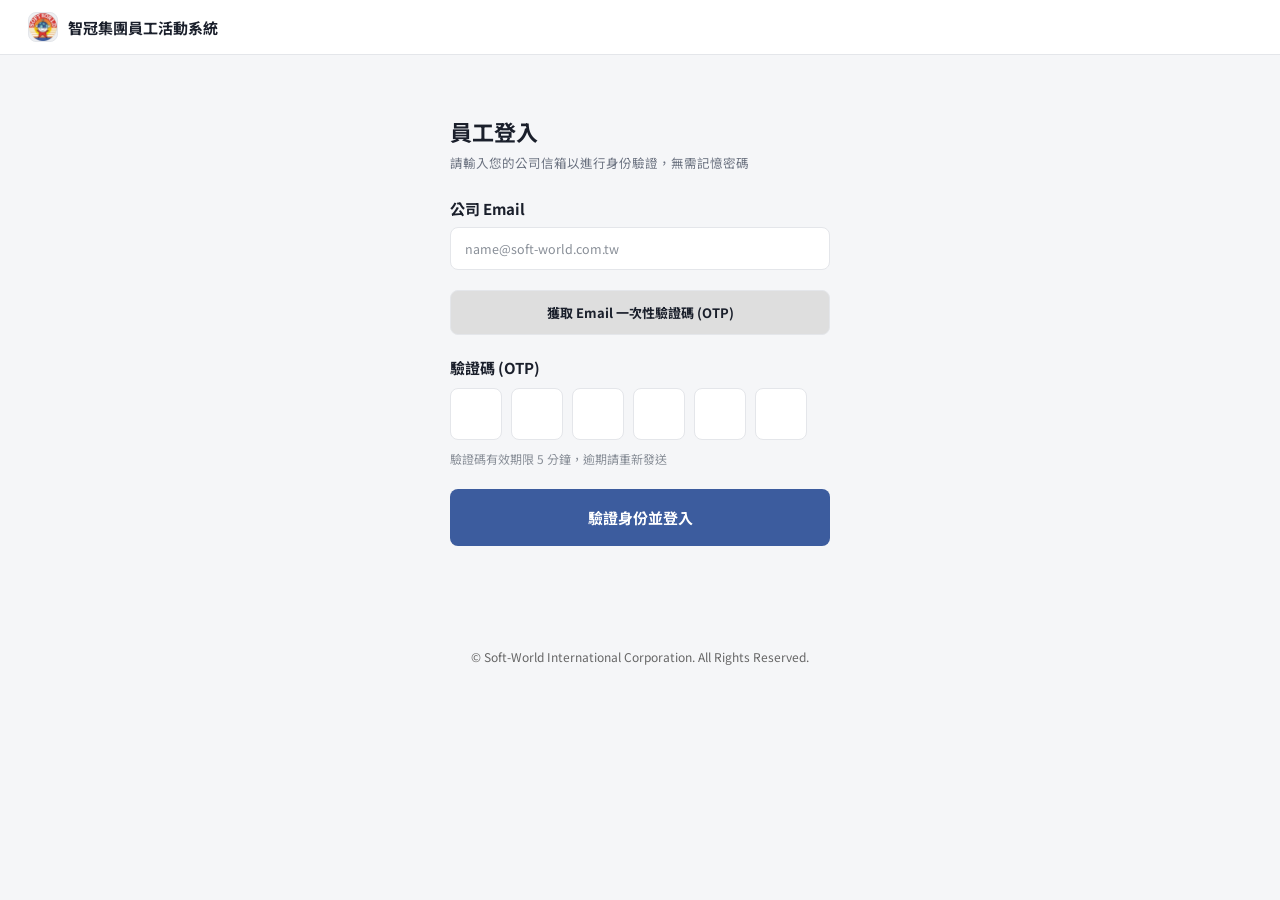
==== index.html @ 360b3103 "1008第一次檔案上傳" ====
<!DOCTYPE html>
<html lang="zh-Hant">
<head>
<meta charset="UTF-8" />
<meta name="viewport" content="width=device-width, initial-scale=1, viewport-fit=cover" />
<title>智冠集團員工活動登記系統</title>
<link rel="preconnect" href="https://fonts.googleapis.com">
<link rel="preconnect" href="https://fonts.gstatic.com" crossorigin>
<link href="https://fonts.googleapis.com/css2?family=Noto+Sans+TC:wght@400;500;700;900&display=swap" rel="stylesheet">
	
<link rel="stylesheet" href="css/L.css">
<link rel="stylesheet" href="css/LM.css" media="only screen and (min-width:1280px) and (max-width:1680px)">
<!-- jquery引入檔 -->
<script src="js/jquery-3.7.1.min.js"></script>

</head>
<body>
<header class="fe-header">
    <div class="left">
      <a href="#" data-page="list" class="fe-logo"><span class="mark"><img src="img/soft-world.webp"></span>智冠集團員工活動系統</a>
    </div>
  </header>

<!--<div id="meta-nav">
  <button id="tab1" data-page="login" class="active">員工登入頁</button>
  <button id="tab2" data-page="list">活動列表頁</button>
  <button id="tab3" data-page="content">活動內容頁</button>
  <button id="tab4" data-page="checkout">訂單資訊頁</button>
  <button id="tab4" data-page="orderlist">我的訂單</button>
  <button id="tab6" data-page="orderdetail">訂單詳情頁</button>
</div>-->

<!-- ============================================================ -->
<!-- 0. 員工登入頁 -->
<!-- ============================================================ -->
<section class="page active" id="page-login">
  <div style="max-width:420px;margin:70px auto;padding:0 20px;">
    <h1>員工登入</h1>
    <p style="font-size:12.5px;color:var(--grey);margin:0 0 26px;">請輸入您的公司信箱以進行身份驗證，無需記憶密碼</p>

    <label style="font-size:15px;font-weight:700;display:block;margin-bottom:8px;">公司 Email</label>
    <input class="form-input" id="login-email" placeholder="name@soft-world.com.tw" oninput="validateEmail()" style="margin-bottom:6px;" />
    <div id="login-email-error" style="display:none;font-size:12px;color:var(--red);margin-bottom:14px;">不支援的 Email 網域，請使用公司信箱。</div>
    <div id="login-email-spacer" style="height:14px;"></div>

    <button class="btn" style="width:100%;background:#dedede;border:1.3px solid var(--border);color:var(--navy-dark);padding:12px;font-size:13px;margin-bottom:22px;" onclick="requestOtp()">獲取 Email 一次性驗證碼 (OTP)</button>

    <label style="font-size:15px;font-weight:700;display:block;margin-bottom:10px;">驗證碼 (OTP)</label>
    <div style="display:flex;gap:9px;margin-bottom:10px;" id="otp-boxes">
      <input class="otp-box" maxlength="1" value="">
      <input class="otp-box" maxlength="1" value="">
      <input class="otp-box" maxlength="1" value="">
      <input class="otp-box" maxlength="1" value="">
      <input class="otp-box" maxlength="1" value="">
      <input class="otp-box" maxlength="1" value="">
    </div>
    <div style="font-size:12px;color:var(--grey-light);margin-bottom:22px;">驗證碼有效期限 5 分鐘，逾期請重新發送</div>

    <button class="btn btn-primary" style="width:100%;background:#3c5c9e;padding:18px;font-size:15px;" onclick="go('list')">驗證身份並登入</button>
  </div>
  <div id="copyright">© Soft-World International Corporation. All Rights Reserved.</div>
</section>

<!-- ============================================================ -->
<!-- 1. 活動列表頁 -->
<!-- ============================================================ -->
<section class="page" id="page-list">
  <header class="fe-header">
    <div class="left">
      <a href="#" data-page="list" class="fe-logo"><span class="mark"><img src="img/soft-world.webp"></span>智冠集團員工活動系統</a>
    </div>
    <div class="right">王小明 (soft-world.com.tw)<span class="sep">|</span><a href="#" data-page="orderlist">我的訂單</a><span class="sep">|</span><a href="#" data-page="login">登出</a></div>
  </header>
  <div class="fe-body">
    <h2 class="section-title">進行中活動</h2>
    <hr class="list-divider" />
    <div class="search-bar" style="margin-bottom:22px;">
      <img src="img/search_icon.svg"><input type="text" class="input-box" style="flex:1;min-width:220px;gap:7px;" placeholder="搜尋活動名稱關鍵字…" >
	</div>
	<div class="act-all">
	  <li class="act-box" id="act01">
		<div id="tag-open">開放登記中</div>
		<div class="photo"><img src="img/act02.jpg"></div>
		<div class="title">2026 中秋大巨蛋球賽領票</div>
		<div class="date"><svg viewBox="0 0 24 24" width="13" height="13" fill="none" stroke="currentColor" stroke-width="2.2" stroke-linecap="round" stroke-linejoin="round" style="flex:none;"><rect x="3" y="5" width="18" height="16" rx="2"/><path d="M16 3v4M8 3v4M3 10h18"/></svg>&nbsp;2026-09-01 09:00:00 到 2026-09-15 18:00:00</div>
		<div class="place"><svg viewBox="0 0 24 24" width="13" height="13" fill="none" stroke="currentColor" stroke-width="2.2" stroke-linecap="round" stroke-linejoin="round" style="flex:none;"><path d="M12 21s7-7.1 7-12a7 7 0 10-14 0c0 4.9 7 12 7 12z"/><circle cx="12" cy="9" r="2.3"/></svg>&nbsp;台北大巨蛋</div>
		<div class="bottom-item">
		  <div class="status">剩餘 <span class="amount">12</span> 張</div>  
		  <div class="btn-check">查看詳情</div>
		</div>
	  </li>
	  <dl class="act-box" id="act02">
		<div id="tag-full">已額滿</div>
		<div class="photo"><img src="img/act01.jpg"></div>
		<div class="title">2026 中華職棒總冠軍戰 主場加油團</div>
		<div class="date"><svg viewBox="0 0 24 24" width="13" height="13" fill="none" stroke="currentColor" stroke-width="2.2" stroke-linecap="round" stroke-linejoin="round" style="flex:none;"><rect x="3" y="5" width="18" height="16" rx="2"/><path d="M16 3v4M8 3v4M3 10h18"/></svg>&nbsp;2026-09-01 09:00:00 到 2026-09-15 18:00:00</div>
		<div class="place"><svg viewBox="0 0 24 24" width="13" height="13" fill="none" stroke="currentColor" stroke-width="2.2" stroke-linecap="round" stroke-linejoin="round" style="flex:none;"><path d="M12 21s7-7.1 7-12a7 7 0 10-14 0c0 4.9 7 12 7 12z"/><circle cx="12" cy="9" r="2.3"/></svg>&nbsp;台中洲際棒球場</div>
		<div class="bottom-item">
		  <div class="status"><span class="amount">配額已無剩餘數量</span></div>  
		  <div class="btn-full">已額滿</div>
		</div>
	  </dl>
		
	  <li class="act-box" id="act03">
		<div id="tag-not-open">尚未開放</div>
		<div class="photo"><img src="img/act03.jpg"></div>
		<div class="title">秋季員工烤肉包場之夜</div>
		<div class="date"><svg viewBox="0 0 24 24" width="13" height="13" fill="none" stroke="currentColor" stroke-width="2.2" stroke-linecap="round" stroke-linejoin="round" style="flex:none;"><rect x="3" y="5" width="18" height="16" rx="2"/><path d="M16 3v4M8 3v4M3 10h18"/></svg>&nbsp;2026-09-01 09:00:00 到 2026-09-15 18:00:00</div>
		<div class="place"><svg viewBox="0 0 24 24" width="13" height="13" fill="none" stroke="currentColor" stroke-width="2.2" stroke-linecap="round" stroke-linejoin="round" style="flex:none;"><path d="M12 21s7-7.1 7-12a7 7 0 10-14 0c0 4.9 7 12 7 12z"/><circle cx="12" cy="9" r="2.3"/></svg>&nbsp;某某某燒肉店</div>
		<div class="bottom-item">
		  <div class="status"><span class="amount">剩餘 <span class="amount">50</span> 張</span></div>  
		  <div class="btn-not-open">尚未開放</div>
		</div>
	  </li>
	  <dl class="act-box" id="act04">
		<div id="tag-open">開放登記中</div>
		<div class="photo"><img src="img/act04.jpg"></div>
		<div class="title">秋季員工電影包場之夜</div>
		<div class="date"><svg viewBox="0 0 24 24" width="13" height="13" fill="none" stroke="currentColor" stroke-width="2.2" stroke-linecap="round" stroke-linejoin="round" style="flex:none;"><rect x="3" y="5" width="18" height="16" rx="2"/><path d="M16 3v4M8 3v4M3 10h18"/></svg>&nbsp;2026-09-01 09:00:00 到 2026-09-15 18:00:00</div>
		<div class="place"><svg viewBox="0 0 24 24" width="13" height="13" fill="none" stroke="currentColor" stroke-width="2.2" stroke-linecap="round" stroke-linejoin="round" style="flex:none;"><path d="M12 21s7-7.1 7-12a7 7 0 10-14 0c0 4.9 7 12 7 12z"/><circle cx="12" cy="9" r="2.3"/></svg>&nbsp;台北大巨蛋</div>
		<div class="bottom-item">
		  <div class="status">剩餘 <span class="amount">12</span> 張</div>  
		  <div class="btn-check">查看詳情</div>
		</div>
	  </dl>
	</div>  
  </div>
  <div id="copyright">© Soft-World International Corporation. All Rights Reserved.</div>
</section>

<!-- ============================================================ -->
<!-- 2. 活動內容頁 -->
<!-- ============================================================ -->
<section class="page" id="page-content">
  <header class="fe-header">
    <div class="left">
      <a href="#" data-page="list" class="fe-logo"><span class="mark"><img src="img/soft-world.webp"></span>智冠集團員工活動系統</a>

    </div>
    <div class="right">王小明 (soft-world.com.tw)<span class="sep">|</span><a href="#" data-page="orderlist">我的訂單</a><span class="sep">|</span><a href="#" data-page="login">登出</a></div>
  </header>
  <div class="fe-body" style="padding-bottom:30px;">
    <div class="ac-grid">
      <div class="poster"><img src="img/act02.jpg"></div>
      <div class="goods">
        <h1 class="ac-title">2026 中秋大巨蛋球賽領票</h1>
        <div class="tag-row">
          <span class="tag" id="act-status-tag">開放登記中</span>
        </div>
        <hr class="ac-divider" />
        <div class="info-row"><span class="label">活動時間</span><span class="value">2026-09-01 09:00:00 到 2026-09-15 18:00:00</span></div>
        <div class="info-row"><span class="label">場館</span><span class="value">台北大巨蛋</span></div>
        <hr class="ac-divider" />
        <div id="ac-notice-banner" style="display:none;background:#b7c5e2;border:1px solid var(--amber-tag);color:var(--blue);border-radius:8px;padding:12px 16px;font-size:12px;font-weight:700;text-align:center;margin-bottom:16px;"></div>
        <div class="field-label">票券選擇</div>
        <div id="ticket-list"></div>

        <hr class="ac-divider" />
        <div class="total-row"><span class="lbl">所選商品總金額</span><span class="amt" id="total-amt">NT$ 0</span></div>
        <button class="checkout-main-btn" onclick="goCheckout()">前往結帳</button>
      </div>
    </div>

    <div class="detail-card">
      <div class="detail-head" style="display:flex;align-items:center;gap:7px;">活動詳情</div>
      <div class="detail-body">
        <div class="detail-text" style="line-height:1.9;margin:0;">
          <p style="margin:0 0 12px;">歡迎參加 2026 年集團中秋節慶祝活動──大巨蛋球賽包場企業日！本次活動由集團包下台北大巨蛋部分內野座位區，邀請全體同仁與眷屬一同進場為主場球隊加油。現場備有中秋應景小禮及冷氣消暑飲品，讓大家度過涼爽熱鬧的中秋夜晚，歡迎攜眷參加！</p>
          <ol style="padding-left:18px;margin:0 0 12px;">
            <li>每人限領取員工票 2 張、眷屬票 1 張，超過配額將無法送出申請。</li>
            <li>完成登記並付款後，票券將於活動前 3 日發送至登記信箱。</li>
            <li>若因故無法出席，請於活動開始前 3 日辦理取消，逾期恕不受理。</li>
          </ol>
          <p style="margin:0;">台北大巨蛋鄰近捷運國父紀念館站（藍線）2 號出口，步行約 5 分鐘可達；亦設有付費停車場，惟連假車位有限，建議優先搭乘大眾運輸工具前往。請於開賽前 30 分鐘至 3 號入口集合，並出示電子票券完成驗票入場。</p>
        </div>
      </div>
    </div>
  </div>
  <div id="copyright">© Soft-World International Corporation. All Rights Reserved.</div>
</section>

<!-- ============================================================ -->
<!-- 3. 訂單資訊頁 -->
<!-- ============================================================ -->
<section class="page" id="page-checkout">
  <header class="fe-header">
    <div class="left">
      <a href="#" data-page="list" class="fe-logo"><span class="mark"><img src="img/soft-world.webp"></span>智冠集團員工活動系統</a>
    </div>
    <div class="right">王小明 (soft-world.com.tw)<span class="sep">|</span><a href="#" data-page="orderlist">我的訂單</a><span class="sep">|</span><a href="#" data-page="login">登出</a></div>
  </header>
  <div class="fe-body">
    <div class="oi-card">
      <div class="oi-title">訂單資訊</div>
      <div class="oi-row"><span>訂購 Email</span><b id="oi-email">name@soft-world.com.tw</b></div>
      <div class="prod-head"><span class="name">商品</span><span class="unit">單價</span><span class="qty">數量</span><span class="sub-amt">小計</span></div>
      <div id="prod-rows"></div>

      <div class="pay-card">
        <div class="ttl">訂購人資訊</div>
        <div class="buyer-grid">
          <div>
            <div class="pay-sub">姓名 <span style="color:var(--orange);">＊</span></div>
            <input class="form-input" id="buyer-name" placeholder="請輸入姓名" oninput="validateBuyerField('name')" />
            <div class="field-err" id="buyer-name-err"></div>
          </div>
          <div>
            <div class="pay-sub">員工編號 <span style="color:var(--orange);">＊</span></div>
            <input class="form-input" id="buyer-empid" placeholder="例：SW01234" oninput="validateBuyerField('empid')" />
            <div class="field-err" id="buyer-empid-err"></div>
          </div>
          <div>
            <div class="pay-sub">電話號碼 <span style="color:var(--orange);">＊</span></div>
            <input class="form-input" id="buyer-phone" placeholder="例：0912345678" oninput="validateBuyerField('phone')" />
            <div class="field-err" id="buyer-phone-err"></div>
          </div>
        </div>
      </div>

      <div class="pay-card">
        <div class="ttl">付款方式</div>
        <div class="pay-sub">付款金流 <span style="color:var(--orange);">＊</span></div>
        <select class="pay-select">
          <option>銀行轉帳</option>
        </select>
      </div>

      <div class="pay-card">
        <div class="ttl">發票資訊</div>
        <div class="invoice-tabs">
          <div class="invoice-tab" data-tab="donate" onclick="setInvoiceTab('donate')">捐贈發票</div>
          <div class="invoice-tab active" data-tab="cloud" onclick="setInvoiceTab('cloud')">雲端發票</div>
          <div class="invoice-tab" data-tab="corp" onclick="setInvoiceTab('corp')">公司用</div>
        </div>
        <div id="invoice-extra" style="display:none;">
          <div class="pay-sub">捐贈機關</div>
          <select class="pay-select" id="inv-donate"><option>愛鄰協會</option><option>創世基金會</option><option>兒福聯盟</option></select>
        </div>
        <div id="invoice-cloud">
          <div class="pay-sub">選擇載具類型 <span style="color:var(--orange);">＊</span></div>
          <select class="pay-select" id="inv-carrier" onchange="setCarrier()">
            <option value="none">沒有共通性載具</option>
            <option value="barcode">手機條碼</option>
            <option value="cert">自然人憑證</option>
          </select>

          <div id="inv-carrier-none">
            <div class="inv-field">
              <div class="pay-sub">姓名 <span style="color:var(--orange);">＊</span></div>
              <input class="form-input" id="inv-name" placeholder="例如：王大明" oninput="this.dataset.touched=1;validateInvField('inv-name')" />
              <div class="field-err" id="inv-name-err"></div>
            </div>
            <div class="inv-field">
              <div class="pay-sub">台灣連絡電話 <span style="color:var(--orange);">＊</span></div>
              <input class="form-input" id="inv-phone" placeholder="例如：0912345678" oninput="this.dataset.touched=1;validateInvField('inv-phone')" />
              <div class="field-err" id="inv-phone-err"></div>
            </div>
            <div class="inv-field">
              <div class="pay-sub">電子郵件</div>
              <input class="form-input" id="inv-email" value="name@soft-world.com.tw" readonly />
              <div style="font-size:10.5px;color:var(--grey-light);margin-top:6px;">帶入員工 Email，發票將以此信箱歸戶並寄送開立通知</div>
              <div class="field-err" id="inv-email-err"></div>
            </div>
            <div class="inv-field">
              <div class="pay-sub">發票寄送地址 <span style="color:var(--orange);">＊</span></div>
              <div style="display:grid;grid-template-columns:1fr 1fr;gap:10px;">
                <select class="pay-select" id="inv-city" onchange="onCityChange('inv')"></select>
                <select class="pay-select" id="inv-district" onchange="validateInvField('inv-district')"><option value="">請選擇</option></select>
              </div>
              <div class="field-err" id="inv-city-err"></div>
              <div class="field-err" id="inv-district-err"></div>
            </div>
            <div class="inv-field">
              <div class="pay-sub">街道路名 <span style="color:var(--orange);">＊</span></div>
              <input class="form-input" id="inv-street" placeholder="請完整填寫街道路名" oninput="validateInvField('inv-street')" />
              <div class="field-err" id="inv-street-err"></div>
            </div>
          </div>

          <div id="inv-carrier-barcode" style="display:none;">
            <div class="inv-field">
              <div class="pay-sub">手機條碼 <span style="color:var(--orange);">＊</span></div>
              <input class="form-input" id="inv-barcode" placeholder="例如：/ABC+123" oninput="validateInvField('inv-barcode')" />
              <div class="field-err" id="inv-barcode-err"></div>
            </div>
          </div>

          <div id="inv-carrier-cert" style="display:none;">
            <div class="inv-field">
              <div class="pay-sub">自然人憑證 <span style="color:var(--orange);">＊</span></div>
              <input class="form-input" id="inv-cert" placeholder="例如：AB12345678901234（2 碼大寫英文＋14 碼數字）" oninput="validateInvField('inv-cert')" />
              <div class="field-err" id="inv-cert-err"></div>
            </div>
          </div>
        </div>
        <div id="invoice-corp" style="display:none;">
          <div class="inv-field">
            <div class="pay-sub">電子郵件 <span style="color:var(--orange);">＊</span></div>
            <input class="form-input" id="corp-email" value="name@soft-world.com.tw" placeholder="請輸入電子郵件" oninput="validateInvField('corp-email')" />
            <div style="font-size:10.5px;color:var(--grey-light);margin-top:6px;">預設帶入員工 Email，可改為財務／會計信箱，開立通知將寄送至此</div>
            <div class="field-err" id="corp-email-err"></div>
          </div>
          <div class="inv-field">
            <div class="pay-sub">公司抬頭 <span style="color:var(--orange);">＊</span></div>
            <input class="form-input" id="corp-title" placeholder="請輸入公司抬頭" oninput="validateInvField('corp-title')" />
            <div class="field-err" id="corp-title-err"></div>
          </div>
          <div class="inv-field">
            <div class="pay-sub">統一編號 <span style="color:var(--orange);">＊</span></div>
            <input class="form-input" id="corp-taxid" maxlength="8" inputmode="numeric" placeholder="請輸入統一編號（8 碼）" oninput="validateInvField('corp-taxid')" />
            <div class="field-err" id="corp-taxid-err"></div>
          </div>
          <div class="inv-field">
            <div class="pay-sub">發票寄送地址 <span style="color:var(--orange);">＊</span></div>
            <div style="display:grid;grid-template-columns:1fr 1fr;gap:10px;">
              <select class="pay-select" id="corp-city" onchange="onCityChange('corp')"></select>
              <select class="pay-select" id="corp-district" onchange="validateInvField('corp-district')"><option value="">請選擇</option></select>
            </div>
            <div class="field-err" id="corp-city-err"></div>
            <div class="field-err" id="corp-district-err"></div>
          </div>
          <div class="inv-field">
            <div class="pay-sub">街道路名 <span style="color:var(--orange);">＊</span></div>
            <input class="form-input" id="corp-street" placeholder="請完整填寫街道路名" oninput="validateInvField('corp-street')" />
            <div class="field-err" id="corp-street-err"></div>
          </div>
          <div style="font-size:10.5px;color:var(--grey-light);margin-top:12px;">＊ 公司用（三聯式）發票開立後無法更改統一編號與抬頭，請務必確認</div>
        </div>
      </div>

      <label class="remember-row">
        <input type="checkbox" id="remember-checkout" />
        <span>本人同意記住結帳資訊，以利下次支付。</span>
      </label>

      <div class="oi-summary">
        <div class="oi-total"><span>商品總金額</span><span id="oi-sum-goods">NT$0</span></div>
        <div class="oi-total main"><span>應付金額</span><span id="oi-sum-payable">NT$0</span></div>
      </div>
      <button class="pay-confirm-btn" id="confirm-pay-btn" onclick="confirmOrder()">確認付款 NT$ 0</button>
    </div>
  </div>
</section>

<!-- ============================================================ -->
<!-- 3b. 我的訂單（訂單列表頁） -->
<!-- ============================================================ -->
<section class="page" id="page-orderlist">
  <header class="fe-header">
    <div class="left">
      <a href="#" data-page="list" class="fe-logo"><span class="mark"><img src="img/soft-world.webp"></span>智冠集團員工活動系統</a>
    </div>
    <div class="right">王小明 (soft-world.com.tw)<span class="sep">|</span><a href="#" data-page="orderlist">我的訂單</a><span class="sep">|</span><a href="#" data-page="login">登出</a></div>
  </header>
  <div class="fe-body">
    <h2 class="section-title" style="margin-bottom:16px;">我的訂單</h2>
    <div class="ol-tabs" id="ol-tabs"></div>
    <div id="ol-list"></div>
    <div class="pagination" style="justify-content:center;margin-top:24px;"><button>‹</button><button class="active">1</button><button>2</button><button>3</button><button>4</button><button>›</button></div>
  </div>
</section>

<!-- ============================================================ -->
<!-- 4. 訂單詳情頁 -->
<!-- ============================================================ -->
<section class="page" id="page-orderdetail">
  <header class="fe-header">
    <div class="left">
      <a href="#" data-page="list" class="fe-logo"><span class="mark"><img src="img/soft-world.webp"></span>智冠集團員工活動系統</a>
    </div>
    <div class="right">王小明 (soft-world.com.tw)<span class="sep">|</span><a href="#" data-page="orderlist">我的訂單</a><span class="sep">|</span><a href="#" data-page="login">登出</a></div>
  </header>
  <div class="fe-body">
    <div class="od-wrap">
      <div class="od-card">
        <div class="od-status" id="od-status">
          <div class="icon" id="od-icon"></div>
          <div><div class="label" id="od-label"></div><div class="orderno">訂單編號　ORD-20260908-0012</div></div>
        </div>
        <div class="od-sec-title">票券明細</div>
        <div class="od-ticket-row">
          <div class="sw"><svg viewBox="0 0 24 24" fill="none" stroke="currentColor" stroke-width="1.8" stroke-linecap="round" stroke-linejoin="round"><rect x="3" y="4" width="18" height="14" rx="2"/><circle cx="15" cy="9" r="1.3"/><path d="M3 15.5l4.5-4.5 3 3 3.5-3.5 5.5 5.5"/></svg></div>
          <div style="flex:1;"><div class="name">員工票－內野</div><div class="sub">2026 中秋大巨蛋球賽領票</div></div>
          <div class="mid">NT$230</div><div class="mid">1</div><div class="sub-amt">NT$230</div>
        </div>
        <hr class="ac-divider" />
        <div class="od-sec-title">費用與付款資訊</div>
        <div class="od-feerow"><span>票款小計</span><b>NT$230</b></div>
        <div class="od-feerow total" id="od-total-row"><span id="od-total-label">實付金額</span><b id="od-total-amt">NT$230</b></div>
        <div id="od-pay-rows"></div>
        <div class="od-note" id="od-note" style="display:none;"></div>
        <div class="od-btns" id="od-btns"></div>
      </div>
    </div>
  </div>
</section>





<!-- ===== Modals ===== -->
<div class="modal-overlay" id="modal-add-domain">
  <div class="modal-box" style="text-align:left;">
    <h3>新增白名單網域</h3>
    <div class="sub" style="margin-bottom:16px;">僅白名單內網域的員工信箱可完成登入驗證</div>
    <div class="form-field">
      <label>網域 <span class="req">＊</span></label>
      <input class="form-input" id="dm-domain" placeholder="例：@newcompany.com.tw" oninput="validateDomainInput()" />
      <div class="field-err" id="dm-domain-err"></div>
    </div>
    <div class="form-field">
      <label>公司名稱 <span class="req">＊</span></label>
      <input class="form-input" id="dm-company" placeholder="例：智冠科技" oninput="validateCompanyInput()" />
      <div class="field-err" id="dm-company-err"></div>
    </div>
    <div style="font-size:10.5px;color:var(--grey-light);margin-bottom:6px;">＊ 需為合法網域格式，重複網域將無法新增</div>
    <div class="modal-btns">
      <button class="btn" style="background:#fff;border:1px solid var(--border);color:var(--grey);" onclick="closeModal('modal-add-domain')">取消</button>
      <button class="btn btn-primary" style="background:var(--navy);" onclick="confirmAddDomain()">確認新增</button>
    </div>
  </div>
</div>

<div class="modal-overlay" id="modal-cancel-order">
  <div class="modal-box">
    <div class="modal-icon">！</div>
    <h3>確定要取消此訂單嗎？</h3>
    <div class="sub">訂單編號　ORD-20260908-0012</div>
    <p>取消後，此訂單將無法復原，若已完成部分付款將依公司退款規範處理。確定要取消嗎？</p>
    <div class="modal-btns">
      <button class="btn" style="background:#fff;border:1px solid var(--border);color:var(--grey);" onclick="closeModal('modal-cancel-order')">再想想</button>
      <button class="btn btn-primary" onclick="confirmCancelOrder()">確認取消訂單</button>
    </div>
  </div>
</div>

<div class="modal-overlay" id="modal-unpublish">
  <div class="modal-box">
    <div class="modal-icon">！</div>
    <h3>確定要下架此活動嗎？</h3>
    <div class="sub" id="modal-unpublish-name"></div>
    <p>下架後，前台將立即隱藏本活動，員工將無法繼續報名或領票。此動作可隨時重新上架恢復。</p>
    <div class="modal-btns">
      <button class="btn" style="background:#fff;border:1px solid var(--border);color:var(--grey);" onclick="closeModal('modal-unpublish')">取消</button>
      <button class="btn btn-primary">確認下架</button>
    </div>
  </div>
</div>

<div class="modal-overlay" id="modal-add-product">
  <div class="modal-box" style="max-width:640px;max-height:86vh;overflow-y:auto;text-align:left;">
    <h3 id="ap-modal-title">新增商品</h3>
    <div class="sub" id="ap-modal-sub" style="margin-bottom:16px;">設定商品基本資訊，並依公司別設定對象與階層配額</div>

    <div id="ap-fields">
      <div class="form-field">
        <label>商品名稱 <span class="req">＊</span></label>
        <input class="form-input" id="ap-name" value="一般票" />
      </div>
      <div class="form-field">
        <label>商品價格 <span class="req">＊</span></label>
        <input class="form-input" id="ap-price" value="230" />
      </div>

      <div class="form-field">
        <label>商品總數量額度 <span class="req">＊</span></label>
        <input class="form-input" id="ap-total" value="300" inputmode="numeric" oninput="validateApTotal()" />
        <div class="field-err" id="ap-total-err"></div>
        <div style="font-size:10.5px;color:var(--grey-light);margin-top:6px;">此商品可發放的總張數；下方各公司「總數量限制」加總不可超過此額度</div>
      </div>

      <div class="form-field" style="margin-bottom:8px;">
        <label style="display:flex;align-items:center;gap:10px;margin-bottom:6px;">適用公司別 <span class="req">＊</span>
          <span class="toggle" id="ap-all-toggle" onclick="toggleApAll()"><span class="knob"></span></span>
          <span id="ap-all-label" style="font-size:11.5px;color:var(--grey-light);font-weight:400;">依公司別設定</span>
        </label>
        <div style="font-size:10.5px;color:var(--grey-light);">開啟後不分公司別：白名單內所有網域的員工都可以購買，共用商品總數量額度，先搶先得</div>
      </div>

      <div id="ap-company-section">
        <div class="form-field">
          <div style="display:flex;justify-content:space-between;align-items:center;margin-bottom:8px;">
            <label style="font-weight:500;color:var(--grey);margin:0;">選擇公司（可複選，勾選後展開配額設定）</label>
            <button type="button" class="select-all-btn" id="ap-select-all" onclick="toggleAllCompanies()">全選</button>
          </div>
          <div id="ap-company-checks"></div>
          <div class="field-err" id="ap-company-err"></div>
        </div>

        <div class="form-field">
          <label style="margin-bottom:4px;">公司配額列表</label>
          <table class="quota-table">
            <thead><tr><th>公司別</th><th>該公司總數量限制
              <span class="help-wrap">
                <button type="button" class="help-btn" aria-label="說明">?</button>
                <span class="help-tip">填寫 0 表示該公司不限制額度，僅受「商品總數量額度」限制，先搶先得</span>
              </span>
            </th><th style="color:var(--green);">單一帳號免費票數量</th><th style="color:var(--orange);">單一帳號自費票數量</th></tr></thead>
            <tbody id="quota-body"></tbody>
          </table>
        </div>
      </div>

      <div id="ap-all-section" style="display:none;">
        <div class="form-field">
          <label style="margin-bottom:8px;">單一帳號購買額度（所有符合白名單網域的帳號皆適用）</label>
          <div class="form-row2">
            <div>
              <div style="font-size:10.5px;font-weight:700;color:var(--green);margin-bottom:6px;">單一帳號免費票數量</div>
              <input class="form-input" id="ap-all-free" value="1" inputmode="numeric" oninput="validateApAll()" />
            </div>
            <div>
              <div style="font-size:10.5px;font-weight:700;color:var(--orange);margin-bottom:6px;">單一帳號自費票數量</div>
              <input class="form-input" id="ap-all-paid" value="1" inputmode="numeric" oninput="validateApAll()" />
            </div>
          </div>
          <div class="field-err" id="ap-all-err"></div>
        </div>
      </div>
    </div>

    <div class="modal-btns">
      <button class="btn" style="background:#fff;border:1px solid var(--border);color:var(--grey);" onclick="closeModal('modal-add-product')" id="ap-cancel-btn">取消</button>
      <button class="btn btn-primary" style="background:var(--navy);" onclick="confirmAddProduct()" id="ap-confirm-btn">確認新增商品</button>
    </div>
  </div>
</div>

<div class="modal-overlay" id="modal-export">
  <div class="modal-box">
    <h3>匯出活動報表</h3>
    <div class="sub" id="modal-export-name"></div>
    <div class="form-field" style="margin-top:14px;">
      <label>匯出公司範圍 <span class="req">＊</span></label>
      <select class="form-input" id="export-company"></select>
    </div>
    <div class="modal-btns">
      <button class="btn" style="background:#fff;border:1px solid var(--border);color:var(--grey);" onclick="closeModal('modal-export')">取消</button>
      <button class="btn btn-primary" style="background:var(--navy);">確認匯出</button>
    </div>
  </div>
</div>

<div id="toast"></div>
<div id="dp-pop"></div>

<script>
let toastTimer = null;
function showToast(msg){
  const t = document.getElementById('toast');
  t.textContent = msg;
  t.classList.add('show');
  clearTimeout(toastTimer);
  toastTimer = setTimeout(()=>t.classList.remove('show'), 2200);
}
/* ============ 日曆選擇元件（點輸入框即展開，不需點小日曆圖示） ============ */
const DP = { input:null, mode:'date', y:0, m:0, selY:0, selM:0, selD:0, hh:'09', mm:'00' };
const dpP2 = n => String(n).padStart(2,'0');
function dpOpen(inp){
  DP.input = inp; DP.mode = inp.dataset.dp;
  const m = (inp.value||'').match(/^(\d{4})-(\d{2})-(\d{2})(?:[ T](\d{2}):(\d{2}))?/);
  const base = m ? new Date(+m[1], +m[2]-1, +m[3]) : new Date();
  DP.y = base.getFullYear(); DP.m = base.getMonth();
  if(m){ DP.selY=+m[1]; DP.selM=+m[2]-1; DP.selD=+m[3]; DP.hh = m[4]||'09'; DP.mm = m[5]||'00'; }
  else { DP.selY = 0; DP.hh = '09'; DP.mm = '00'; }
  dpRender();
  const pop = document.getElementById('dp-pop');
  pop.classList.add('show');
  const r = inp.getBoundingClientRect(), ph = pop.offsetHeight, pw = pop.offsetWidth;
  let top = r.bottom + 6; if(top + ph > window.innerHeight - 8) top = Math.max(8, r.top - ph - 6);
  let left = Math.min(r.left, window.innerWidth - pw - 8);
  pop.style.top = top + 'px'; pop.style.left = Math.max(8,left) + 'px';
}
function dpClose(){ document.getElementById('dp-pop').classList.remove('show'); DP.input = null; }
function dpRender(){
  const first = new Date(DP.y, DP.m, 1), startDow = first.getDay(), dim = new Date(DP.y, DP.m+1, 0).getDate();
  const prevDim = new Date(DP.y, DP.m, 0).getDate(), today = new Date();
  let cells = '';
  for(let i=0;i<42;i++){
    let d, mo = DP.m, y = DP.y, other = false;
    if(i < startDow){ d = prevDim - startDow + i + 1; mo = DP.m-1; other = true; }
    else if(i >= startDow + dim){ d = i - startDow - dim + 1; mo = DP.m+1; other = true; }
    else d = i - startDow + 1;
    const dt = new Date(y, mo, d);
    const isSel = dt.getFullYear()===DP.selY && dt.getMonth()===DP.selM && dt.getDate()===DP.selD;
    const isToday = dt.getFullYear()===today.getFullYear() && dt.getMonth()===today.getMonth() && dt.getDate()===today.getDate();
    cells += `<button type="button" class="dp-day ${other?'other':''} ${isToday?'today':''} ${isSel?'sel':''}" onclick="dpPick(${dt.getFullYear()},${dt.getMonth()},${dt.getDate()})">${d}</button>`;
  }
  const wk = ['日','一','二','三','四','五','六'].map(w=>`<div class="dp-wk">${w}</div>`).join('');
  const hours = Array.from({length:24},(_,i)=>`<option ${dpP2(i)===DP.hh?'selected':''}>${dpP2(i)}</option>`).join('');
  const mins = Array.from({length:60},(_,i)=>`<option ${dpP2(i)===DP.mm?'selected':''}>${dpP2(i)}</option>`).join('');
  const time = DP.mode==='datetime' ? `<div class="dp-time"><span style="color:var(--grey);">時間</span>
      <select onchange="DP.hh=this.value">${hours}</select>：<select onchange="DP.mm=this.value">${mins}</select>
      <button type="button" class="dp-ok" onclick="dpConfirm()">確定</button></div>` : '';
  document.getElementById('dp-pop').innerHTML = `
    <div class="dp-head"><button type="button" class="dp-nav" onclick="dpNav(-1)">‹</button><b>${DP.y} 年 ${DP.m+1} 月</b><button type="button" class="dp-nav" onclick="dpNav(1)">›</button></div>
    <div class="dp-grid">${wk}${cells}</div>
    ${time}
    <div class="dp-foot"><button type="button" onclick="dpToday()">今天</button><button type="button" onclick="dpClear()">清除</button></div>`;
}
function dpNav(d){ DP.m += d; if(DP.m<0){DP.m=11;DP.y--;} if(DP.m>11){DP.m=0;DP.y++;} dpRender(); }
function dpPick(y,m,d){
  DP.selY=y; DP.selM=m; DP.selD=d; DP.y=y; DP.m=m;
  if(DP.mode==='date') dpCommit(); else dpRender();
}
function dpToday(){ const t = new Date(); dpPick(t.getFullYear(), t.getMonth(), t.getDate()); }
function dpConfirm(){
  if(!DP.selY){ const t = new Date(); DP.selY=t.getFullYear(); DP.selM=t.getMonth(); DP.selD=t.getDate(); }
  dpCommit();
}
function dpCommit(){
  const inp = DP.input; if(!inp) return;
  const date = `${DP.selY}-${dpP2(DP.selM+1)}-${dpP2(DP.selD)}`;
  inp.value = DP.mode==='datetime' ? `${date} ${DP.hh}:${DP.mm}` : date;
  inp.dispatchEvent(new Event('change', {bubbles:true}));
  dpClose();
}
function dpClear(){
  const inp = DP.input; if(!inp) return;
  inp.value = ''; inp.dispatchEvent(new Event('change', {bubbles:true})); dpClose();
}
document.addEventListener('click', e=>{
  const inp = e.target.closest && e.target.closest('input[data-dp]');
  if(inp){ dpOpen(inp); return; }
  if(e.target.closest && (e.target.closest('#dp-pop') || e.target.closest('.date-input'))) return;
  dpClose();
});
// 彈層內的點擊不往上傳：切換月份／選日期時會重繪內容，被點的按鈕已脫離 DOM，若傳到 document 會被誤判成「點到外面」而關閉
document.getElementById('dp-pop').addEventListener('click', e=>e.stopPropagation());
document.addEventListener('keydown', e=>{ if(e.key==='Escape') dpClose(); });
window.addEventListener('resize', dpClose);
window.addEventListener('scroll', dpClose, true);

/* ============ 導覽切換 ============ */
function go(page){
  document.querySelectorAll('.page').forEach(p=>p.classList.remove('active'));
  document.getElementById('page-'+page).classList.add('active');
  document.querySelectorAll('#meta-nav button[data-page]').forEach(b=>b.classList.toggle('active', b.dataset.page===page));
  window.scrollTo({top:0,behavior:'instant'});
  if(page === 'checkout') renderCheckout();
  if(page === 'orderlist') renderOrderList();
  if(page === 'content'){
    if(typeof renderTickets === 'function') renderTickets();
    if(typeof applyContentState === 'function') applyContentState();
  }
}
document.querySelectorAll('#meta-nav button[data-page]').forEach(b=>b.addEventListener('click',()=>go(b.dataset.page)));
document.querySelectorAll('a[data-page]').forEach(a=>a.addEventListener('click',(e)=>{e.preventDefault();go(a.dataset.page);}));

/* ============ 活動列表：點擊指定 act-box 開啟活動內容頁 ============ */
const ACT_BOX_STATES = {
  act01: 'open',
  act02: 'full',
  act03: 'not_started',
  act04: 'open'
};

function openActivityById(id){
  const state = ACT_BOX_STATES[id];
  if(!state) return;

  // 關閉活動列表頁 page-list
  document.getElementById('page-list').classList.remove('active');

  // 開啟活動內容頁 page-content
  document.getElementById('page-content').classList.add('active');

  // 保留活動狀態並重新建立票券內容
  CONTENT_STATE = state;
  if(typeof renderTickets === 'function') renderTickets();
  applyContentState();
  window.scrollTo({top:0, behavior:'instant'});
}

['act01','act02','act03','act04'].forEach(id=>{
  const actBox = document.getElementById(id);
  if(actBox){
    actBox.style.cursor = 'pointer';
    actBox.addEventListener('click', ()=>openActivityById(id));
  }
});

/* ============ 活動列表：點擊任一活動卡片進入活動內容頁 ============ */
document.querySelectorAll('#page-list .act-box').forEach(card=>{
  card.style.cursor = 'pointer';
  card.addEventListener('click', (e)=>{
    // 點擊卡片任何位置都進入活動內容頁
    // 若未來卡片內有按鈕，可由按鈕自行處理，不重複觸發卡片事件
    if(e.target.closest('button, a, input, select')) return;

    const id = card.id;
    const state = id === 'act02' ? 'full' : (id === 'act03' ? 'not_started' : 'open');
    viewActivityContent(state);
  });
});

/* ============ 0. 員工登入頁 ============ */
const ALLOWED_DOMAINS = ['soft-world.com.tw','gamefirst.com.tw','mail.gameflier.com.tw'];
function validateEmail(){
  const val = document.getElementById('login-email').value.trim();
  const errEl = document.getElementById('login-email-error');
  const spacer = document.getElementById('login-email-spacer');
  if(!val){ errEl.style.display='none'; spacer.style.display='block'; return; }
  const domain = val.split('@')[1] || '';
  const ok = ALLOWED_DOMAINS.includes(domain);
  errEl.style.display = ok ? 'none' : 'block';
  spacer.style.display = ok ? 'block' : 'none';
}
function requestOtp(){
  document.querySelectorAll('#otp-boxes .otp-box').forEach(b=>{
    b.value='';
    b.classList.remove('otp-focus');
  });
}

/* ============ 1. 活動列表頁 ============ */
/* 活動卡片資料
   狀態邏輯（依後台設定時間自動判斷）：
   1. 目前時間 ＜ 設定開始時間 → "not_started"（尚未開始，卡片顯示，按鈕：尚未開放）
   2. 設定期間內 → "open"（開放登記中）
      - 若該公司該活動剩餘數量 = 0 → 顯示「已額滿」，按鈕：已額滿
      - 否則 → 顯示剩餘數量，按鈕：查看詳情
   3. 目前時間 ＞ 設定結束時間 → 卡片隱藏，不列入陣列 */
const ACTIVITIES = [
  {tag:"棒球賽事",tagColor:"var(--blue-tag)",title:"2026 中秋大巨蛋球賽領票",dateFrom:"2026-09-01 09:00:00",dateTo:"2026-09-15 18:00:00",venue:"台北大巨蛋",state:"open",remain:12},
  {tag:"棒球賽事",tagColor:"var(--blue-tag)",title:"2026 職棒總冠軍賽 主場加油團",dateFrom:"2026-09-05 09:00:00",dateTo:"2026-09-20 18:00:00",venue:"台中洲際棒球場",state:"open",remain:28},
  {tag:"電影包場",tagColor:"var(--purple-tag)",title:"秋季員工電影包場之夜",dateFrom:"2026-09-10 09:00:00",dateTo:"2026-09-12 18:00:00",venue:"信義威秀影城",state:"open",remain:0},
  {tag:"節慶福利",tagColor:"var(--amber-tag)",title:"中秋節禮盒暨烤肉活動申領",dateFrom:"2026-10-01 09:00:00",dateTo:"2026-10-05 18:00:00",venue:"各公司交誼廳",state:"not_started",remain:50},
  {tag:"餐券",tagColor:"var(--green)",title:"集團合作餐廳員工優惠餐券",dateFrom:"2026-09-01 09:00:00",dateTo:"2026-09-30 18:00:00",venue:"線上兌換",state:"open",remain:99},
  {tag:"電影包場",tagColor:"var(--purple-tag)",title:"動畫親子電影場次申領",dateFrom:"2026-09-08 09:00:00",dateTo:"2026-09-14 18:00:00",venue:"板橋大遠百威秀",state:"open",remain:40},
];
const IMG_PLACEHOLDER_ICON = `<svg viewBox="0 0 24 24" fill="none" stroke="currentColor" stroke-width="1.6" stroke-linecap="round" stroke-linejoin="round"><rect x="3" y="4" width="18" height="14" rx="2"/><circle cx="15" cy="9" r="1.3"/><path d="M3 15.5l4.5-4.5 3 3 3.5-3.5 5.5 5.5"/></svg>`;
function renderActivities(){
  const grid = document.getElementById('act-card-grid');
  // 本版活動列表使用既有 act01～act04 靜態卡片，沒有 act-card-grid；
  // 找不到動態容器時直接略過，避免 JavaScript 錯誤中斷後續票券初始化。
  if(!grid) return;
  grid.innerHTML = ACTIVITIES.map(a=>{
    const isFull = a.state === 'open' && a.remain <= 0;
    let statusLabel, statusColor, btnLabel, btnClass, remainHtml;
    if(a.state === 'not_started'){
      statusLabel = '尚未開始'; statusColor = 'var(--amber-tag)';
      btnLabel = '尚未開放'; btnClass = 'btn-outline';
      remainHtml = `剩餘 <b>${a.remain}</b> 張`;
    } else if(isFull){
      statusLabel = '已額滿'; statusColor = 'var(--grey-light)';
      btnLabel = '已額滿'; btnClass = 'btn-disabled';
      remainHtml = `<span class="full">配額已無剩餘數量</span>`;
    } else {
      statusLabel = '開放登記中'; statusColor = 'var(--green)';
      btnLabel = '查看詳情'; btnClass = 'btn-primary';
      remainHtml = `剩餘 <b>${a.remain}</b> 張`;
    }
    const btnAttr = btnClass === 'btn-disabled' ? 'disabled' : '';
    const dateText = `${a.dateFrom} 到 ${a.dateTo}`;
    const cardState = a.state === 'not_started' ? 'not_started' : (isFull ? 'full' : 'open');
    return `<div class="act-card" onclick="viewActivityContent('${cardState}')">
      <div class="act-banner">
        ${IMG_PLACEHOLDER_ICON}
        <div class="tag-row">
          <span class="tag status" style="background:${statusColor};">${statusLabel}</span>
        </div>
      </div>
      <div class="body">
        <div class="act-title">${a.title}</div>
        <div class="act-meta"></div>
        <div class="act-foot">
          <div class="act-remain">${remainHtml}</div>
          <button class="btn ${btnClass}" ${btnAttr} onclick="event.stopPropagation();viewActivityContent('${cardState}')">${btnLabel}</button>
        </div>
      </div>
    </div>`;
  }).join('');
}
renderActivities();

/* ============ 2. 活動內容頁 ============ */
const ACTIVITY_NAME = "2026 中秋大巨蛋球賽領票";
/* 票券設定（後台）：freeQty＝單一帳號免費（優惠）張數、quotaBase＝單一帳號免費＋付費總配額、stock＝剩餘庫存 */
const TICKETS = [
  { id:'staff',  name:'員工票－內野',   price:230, stock:12, freeQty:1, quotaBase:2, qty:0 },
  { id:'family', name:'眷屬票－外野',   price:150, stock:0,  freeQty:0, quotaBase:0, qty:0 },
  { id:'vip',    name:'貴賓票－VIP席', price:500, stock:8,  freeQty:0, quotaBase:2, qty:0 },
];
let CART = []; // 前往結帳時由已選票券組成：[{activityName, productName, unitPrice, qty, subtotal}]
function cartTotalAmt(){ return CART.reduce((s,i)=>s+i.subtotal, 0); }

function ticketCalc(t){
  // 優惠票優先扣抵並以 0 元計價，其餘才以原價計算
  const promoUsed = Math.min(t.qty, t.freeQty);
  const paidQty = t.qty - promoUsed;
  return {
    subtotal: paidQty * t.price,
    remainPromo: Math.max(0, t.freeQty - promoUsed),
    remainQuota: Math.max(0, t.quotaBase - t.qty),
  };
}
function renderTickets(){
  let total = 0;
  document.getElementById('ticket-list').innerHTML = TICKETS.map(t=>{
    const c = ticketCalc(t);
    total += c.subtotal;
    const soldOut = t.stock <= 0 || t.quotaBase <= 0;
    const priceText = (!soldOut && c.remainPromo > 0) ? '優惠後 NT$ 0 / 張' : `NT$ ${t.price} / 張`;
    const badge = `<span class="promo-badge ${c.remainPromo<=0?'zero':''}">優惠剩餘 ${c.remainPromo} 張</span>`;
    if(soldOut){
      return `<div class="tk-card disabled">
        <div class="tk-top"><div class="tk-name">${t.name}</div>${badge}</div>
        <div class="tk-mid"><span class="tk-amt">${priceText}</span><span class="soldout-tag">配額已無剩餘數量</span></div>
      </div>`;
    }
    return `<div class="tk-card ${t.qty>0?'has-qty':''}">
      <div class="tk-top"><div class="tk-name">${t.name}</div>${badge}</div>
      <div class="tk-mid"><span class="tk-amt">${priceText}</span><span class="tk-stock">剩餘 ${t.stock} 張</span></div>
      <div class="tk-bottom">
        <div class="qty-stepper">
          <button onclick="changeTicketQty('${t.id}',-1)">－</button>
          <div class="num">${t.qty}</div>
          <button onclick="changeTicketQty('${t.id}',1)">＋</button>
        </div>
        <div class="tk-quota ${c.remainQuota<=0?'zero':''}">此商品此帳號剩餘配額 <b>${c.remainQuota}</b> 張</div>
      </div>
    </div>`;
  }).join('');
  document.getElementById('total-amt').textContent = 'NT$ ' + total;
}
function guardContentState(){
  if(CONTENT_STATE === 'not_started'){ showToast('尚未開始開放登記'); return true; }
  if(CONTENT_STATE === 'full'){ showToast('本活動配額已無剩餘數量'); return true; }
  return false;
}
function changeTicketQty(id, d){
  if(guardContentState()) return;
  const t = TICKETS.find(x=>x.id===id);
  const next = t.qty + d;
  if(next < 0) return;                                  // 數量不能低於 0
  if(next > Math.min(t.quotaBase, t.stock)){ showToast('已達該商品個人配額上限。'); return; }
  t.qty = next;
  renderTickets();
}
function goCheckout(){
  if(guardContentState()) return;
  const picked = TICKETS.filter(t=>t.qty>0);
  if(picked.length === 0){ showToast('請先選擇購買數量。'); return; }
  CART = picked.map(t=>({ activityName:ACTIVITY_NAME, productName:t.name, unitPrice:t.price, qty:t.qty, subtotal:ticketCalc(t).subtotal }));
  go('checkout');
}
function resetTickets(){ TICKETS.forEach(t=>t.qty=0); renderTickets(); }

let CONTENT_STATE = 'open';
function viewActivityContent(state){
  CONTENT_STATE = state;
  go('content');
  if(typeof renderTickets === 'function') renderTickets();
  applyContentState();
}
function applyContentState(){
  const tag = document.getElementById('act-status-tag');
  const banner = document.getElementById('ac-notice-banner');
  if(CONTENT_STATE === 'not_started'){
    tag.textContent = '尚未開始';
    tag.style.background = 'var(--amber-tag)';
    banner.style.display = 'block';
    banner.textContent = '本活動尚未開放登記，請於開放時間後再回來選購';
  } else if(CONTENT_STATE === 'full'){
    tag.textContent = '已額滿';
    tag.style.background = 'var(--grey-light)';
    banner.style.display = 'block';
    banner.textContent = '本活動配額已無剩餘數量';
  } else {
    tag.textContent = '開放登記中';
    tag.style.background = 'var(--green)';
    banner.style.display = 'none';
  }
}
renderTickets();

/* ============ 3. 訂單資訊頁 ============ */
function renderCheckout(){
  if(CART.length === 0){
    // 直接從導覽列進入時的示範資料（避免空白頁）
    CART.push({activityName:ACTIVITY_NAME, productName:TICKETS[0].name, unitPrice:TICKETS[0].price, qty:1, subtotal:0});
  }
  document.getElementById('oi-email').textContent = 'name@soft-world.com.tw';
  loadCheckoutInfo();

  const rowsEl = document.getElementById('prod-rows');
  rowsEl.innerHTML = CART.map(item=>`
    <div class="prod-row">
      <div style="flex:1;"><div class="name">${item.activityName}</div><div class="sub">${item.productName}</div></div>
      <div class="unit">NT$${item.unitPrice}</div><div class="qty">${item.qty}</div><div class="sub-amt">NT$${item.subtotal}</div>
    </div>`).join('');

  const goodsTotal = cartTotalAmt();
  const payable = goodsTotal;

  document.getElementById('oi-sum-goods').textContent = 'NT$' + goodsTotal;
  document.getElementById('oi-sum-payable').textContent = 'NT$' + payable;
  document.getElementById('confirm-pay-btn').textContent = `確認付款 NT$ ${payable}`;
}

let invoiceTab = 'cloud';
function setInvoiceTab(tab){
  invoiceTab = tab;
  document.querySelectorAll('.invoice-tab').forEach(t=>t.classList.toggle('active', t.dataset.tab===tab));
  document.getElementById('invoice-extra').style.display = tab==='donate' ? 'block' : 'none';
  document.getElementById('invoice-cloud').style.display = tab==='cloud' ? 'block' : 'none';
  document.getElementById('invoice-corp').style.display = tab==='corp' ? 'block' : 'none';
  if(tab==='cloud') syncInvoiceFromBuyer();
}
const CITY_DISTRICTS = {
  '台北市':['中正區','大安區','信義區','松山區','內湖區','士林區'],
  '新北市':['板橋區','中和區','永和區','新店區','三重區','新莊區'],
  '桃園市':['桃園區','中壢區','平鎮區','龜山區'],
  '台中市':['西屯區','北屯區','南屯區','西區'],
  '台南市':['東區','中西區','永康區','安平區'],
  '高雄市':['前鎮區','苓雅區','左營區','鼓山區'],
};
(function initCities(){
  ['inv','corp'].forEach(p=>{
    document.getElementById(p+'-city').innerHTML = '<option value="">請選擇</option>' + Object.keys(CITY_DISTRICTS).map(c=>`<option>${c}</option>`).join('');
  });
})();
function onCityChange(p){
  p = p || 'inv';
  const city = document.getElementById(p+'-city').value;
  document.getElementById(p+'-district').innerHTML = '<option value="">請選擇</option>' + (CITY_DISTRICTS[city]||[]).map(n=>`<option>${n}</option>`).join('');
  validateInvField(p+'-city');
}
function setCarrier(){
  const v = document.getElementById('inv-carrier').value;
  ['none','barcode','cert'].forEach(k=>{ document.getElementById('inv-carrier-'+k).style.display = (k===v)?'block':'none'; });
  if(v==='none') syncInvoiceFromBuyer();
}
// 姓名／電話預設帶入訂購人資訊（使用者未手動修改前持續同步）
function syncInvoiceFromBuyer(){
  [['inv-name','buyer-name'],['inv-phone','buyer-phone']].forEach(([iid,bid])=>{
    const i = document.getElementById(iid), b = document.getElementById(bid);
    if(i && b && !i.dataset.touched) i.value = b.value;
  });
}
// 統一編號檢查碼：權重 1,2,1,2,1,2,4,1，各位乘積的十位數＋個位數相加，總和能被 5 整除（第 7 碼為 7 時，總和＋1 能被 5 整除亦可）
function isValidTaxId(v){
  v = v.trim();
  if(!/^\d{8}$/.test(v)) return false;
  const w = [1,2,1,2,1,2,4,1];
  const sum = w.reduce((s,wt,i)=>{ const p = wt*(+v[i]); return s + Math.floor(p/10) + (p%10); }, 0);
  return sum % 5 === 0 || (v[6]==='7' && (sum+1) % 5 === 0);
}
const INV_RULES = {
  'inv-name':     { test:v=>v.trim().length>=2 && v.trim().length<=20, msg:'請輸入姓名（2～20 字）' },
  'inv-phone':    { test:v=>{const s=v.replace(/[\s-]/g,''); return /^09\d{8}$/.test(s) || /^0[2-8]\d{7,8}$/.test(s);}, msg:'請輸入正確的台灣連絡電話，例：0912345678' },
  'inv-city':     { test:v=>!!v, msg:'請選擇縣市' },
  'inv-district': { test:v=>!!v, msg:'請選擇鄉鎮市區' },
  'inv-street':   { test:v=>v.trim().length>=2, msg:'請完整填寫街道路名' },
  'inv-barcode':  { test:v=>/^\/[0-9A-Z.+-]{7}$/.test(v.trim().toUpperCase()), msg:'手機條碼格式不正確：以「/」開頭，共 8 碼（大寫英數字及 . + -）' },
  'corp-email':   { test:v=>/^[^\s@]+@[^\s@]+\.[^\s@]+$/.test(v.trim()), msg:'電子郵件格式不正確' },
  'corp-title':   { test:v=>v.trim().length>=2 && v.trim().length<=60, msg:'請輸入公司抬頭（2～60 字）' },
  'corp-taxid':   { test:isValidTaxId, msg:'格式有誤：統一編號需為 8 碼數字，且須通過檢查碼' },
  'corp-city':    { test:v=>!!v, msg:'請選擇縣市' },
  'corp-district':{ test:v=>!!v, msg:'請選擇鄉鎮市區' },
  'corp-street':  { test:v=>v.trim().length>=2, msg:'請完整填寫街道路名' },
  'inv-cert':     { test:v=>/^[A-Z]{2}\d{14}$/.test(v.trim().toUpperCase()), msg:'自然人憑證格式不正確：2 碼大寫英文＋14 碼數字' },
};
function validateInvField(id, showEmpty){
  const r = INV_RULES[id], el = document.getElementById(id), err = document.getElementById(id+'-err');
  const v = el.value;
  let msg = '';
  if(!v.trim()){ if(showEmpty) msg = '此欄位為必填'; }
  else if(!r.test(v)) msg = r.msg;
  err.textContent = msg; err.style.display = msg ? 'block' : 'none';
  el.classList.toggle('invalid', !!msg);
  return !msg && !!v.trim();
}
function validateInvoice(allowScroll){
  let ids;
  if(invoiceTab === 'cloud'){
    const carrier = document.getElementById('inv-carrier').value;
    ids = carrier==='none' ? ['inv-name','inv-phone','inv-city','inv-district','inv-street']
        : carrier==='barcode' ? ['inv-barcode'] : ['inv-cert'];
  } else if(invoiceTab === 'corp'){
    ids = ['corp-email','corp-title','corp-taxid','corp-city','corp-district','corp-street'];
  } else return true;
  let firstBad = null;
  ids.forEach(id=>{ if(!validateInvField(id, true) && !firstBad) firstBad = document.getElementById(id); });
  if(firstBad && allowScroll){ firstBad.scrollIntoView({behavior:'smooth', block:'center'}); }
  return !firstBad;
}
const BUYER_RULES = {
  name:  { id:'buyer-name',  test:v=>v.trim().length>=2 && v.trim().length<=20, msg:'請輸入姓名（2～20 字）' },
  empid: { id:'buyer-empid', test:v=>/^[A-Za-z0-9]{3,12}$/.test(v.trim()),       msg:'員工編號格式不正確，僅可輸入英數字（3～12 碼）' },
  phone: { id:'buyer-phone', test:v=>/^09\d{8}$/.test(v.replace(/[\s-]/g,'')),   msg:'請輸入正確的手機號碼，例：0912345678' },
};
function validateBuyerField(key, showEmpty){
  const r = BUYER_RULES[key];
  const input = document.getElementById(r.id), err = document.getElementById(r.id+'-err');
  const v = input.value;
  let msg = '';
  if(!v.trim()){ if(showEmpty) msg = '此欄位為必填'; }
  else if(!r.test(v)) msg = r.msg;
  err.textContent = msg; err.style.display = msg ? 'block' : 'none';
  input.classList.toggle('invalid', !!msg);
  syncInvoiceFromBuyer();
  return !msg && !!v.trim();
}
function validateBuyer(){
  let firstBad = null;
  Object.keys(BUYER_RULES).forEach(k=>{
    if(!validateBuyerField(k, true) && !firstBad) firstBad = document.getElementById(BUYER_RULES[k].id);
  });
  if(firstBad){ firstBad.scrollIntoView({behavior:'smooth', block:'center'}); firstBad.focus(); }
  return !firstBad;
}

/* ===== 記住結帳資訊（localStorage，僅存於此瀏覽器） ===== */
const SAVE_KEY = 'checkoutInfo_v1';
const SAVE_TEXT_IDS = ['buyer-name','buyer-empid','buyer-phone','inv-name','inv-phone','inv-street','inv-barcode','inv-cert','corp-email','corp-title','corp-taxid','corp-street'];
function persistCheckoutInfo(){
  try{
    if(!document.getElementById('remember-checkout').checked){ localStorage.removeItem(SAVE_KEY); return; }
    const data = { tab: invoiceTab, carrier: document.getElementById('inv-carrier').value, donate: document.getElementById('inv-donate').value,
      invCity: document.getElementById('inv-city').value, invDistrict: document.getElementById('inv-district').value,
      corpCity: document.getElementById('corp-city').value, corpDistrict: document.getElementById('corp-district').value, text:{} };
    SAVE_TEXT_IDS.forEach(id=>{ data.text[id] = document.getElementById(id).value; });
    localStorage.setItem(SAVE_KEY, JSON.stringify(data));
  }catch(e){ /* 儲存失敗時略過，不影響付款流程 */ }
}
let checkoutInfoLoaded = false;
function loadCheckoutInfo(){
  if(checkoutInfoLoaded) return;
  checkoutInfoLoaded = true;
  let data = null;
  try{ data = JSON.parse(localStorage.getItem(SAVE_KEY) || 'null'); }catch(e){ data = null; }
  if(!data) return;
  document.getElementById('remember-checkout').checked = true;
  SAVE_TEXT_IDS.forEach(id=>{
    const el = document.getElementById(id);
    if(!el.value && data.text && data.text[id]){ el.value = data.text[id]; if(id==='inv-name'||id==='inv-phone') el.dataset.touched = 1; }
  });
  document.getElementById('inv-donate').value = data.donate || document.getElementById('inv-donate').value;
  document.getElementById('inv-carrier').value = data.carrier || 'none';
  [['inv', data.invCity, data.invDistrict], ['corp', data.corpCity, data.corpDistrict]].forEach(([p, city, dist])=>{
    const c = document.getElementById(p+'-city');
    if(city && !c.value){ c.value = city; onCityChange(p); document.getElementById(p+'-district').value = dist || ''; }
  });
  setInvoiceTab(data.tab || 'cloud');
  setCarrier();
}
function confirmOrder(){
  const okBuyer = validateBuyer();
  const okInv = validateInvoice(okBuyer);
  if(!okBuyer || !okInv){ showToast(okBuyer ? '請完成發票資訊後再付款' : '請完成訂購人資訊後再付款'); return; }
  persistCheckoutInfo();
  showToast('開啟 MyCard Billing 付款中…');
  setTimeout(()=>{
    // 付款成功後，清空購物車並跳轉至我的訂單 → 已完成
    CART = [];
    resetTickets();
    go('orderdetail');
    setOrderState('completed');
    showToast('付款成功，訂單已完成。');
  }, 900);
}

/* ============ 3b. 我的訂單（列表） ============ */
const MY_ORDERS = [
  { name:"2026 中秋大巨蛋球賽領票", sub:"內野票", orderDate:"2026-09-08", qty:2, amt:230, status:"paid", detailState:"completed" },
  { name:"秋季員工電影包場之夜", sub:"前排", orderDate:"2026-09-06", qty:1, amt:130, status:"pending", deadline:"2026-09-10 23:59（逾期自動取消）", detailState:"pending" },
  { name:"集團合作餐廳員工優惠餐券", sub:"VIP晚餐", orderDate:"2026-08-28", qty:1, amt:0, status:"cancelled", detailState:"cancelled" },
  { name:"動畫親子電影場次申領", sub:"晚場", orderDate:"2026-08-20", qty:1, amt:450, status:"paid", detailState:"completed" },
];
const OL_TABS = [
  { key:"all", label:"全部訂單" },
  { key:"pending", label:"待付款" },
  { key:"paid", label:"已完成" },
  { key:"cancelled", label:"已取消" },
];
let olActiveTab = "all";
const OL_STATUS_LABEL = { paid:"付款完成", pending:"待付款", cancelled:"已取消" };
function renderOrderList(){
  document.getElementById('ol-tabs').innerHTML = OL_TABS.map(t=>
    `<div class="ol-tab ${t.key===olActiveTab?'active':''}" onclick="setOlTab('${t.key}')">${t.label}</div>`
  ).join('');
  const list = olActiveTab==='all' ? MY_ORDERS : MY_ORDERS.filter(o=>o.status===olActiveTab);
  document.getElementById('ol-list').innerHTML = list.map(o=>`
    <div class="ol-card">
      <div class="top">
        <div><div class="title">${o.name}</div><div class="sub">${o.sub}　｜　訂購日期 ${o.orderDate}</div></div>
        <div style="text-align:right;">
          <div class="ol-status ${o.status}">${OL_STATUS_LABEL[o.status]}</div>
          ${o.deadline ? `<div class="ol-deadline">付款期限：${o.deadline}</div>` : ''}
        </div>
      </div>
      <div class="ol-bottom">
        <div class="ol-qty">總數量 ${o.qty}</div>
        <div class="ol-right">
          <div class="ol-amt">總金額：<b>NT$ ${o.amt}</b></div>
          <button class="ol-detail-btn" onclick="viewOrderDetail('${o.detailState}')">查看訂單詳情 →</button>
        </div>
      </div>
    </div>`).join('');
}
function setOlTab(key){ olActiveTab = key; renderOrderList(); }
function viewOrderDetail(state){ go('orderdetail'); setOrderState(state); }

/* ============ 4. 訂單詳情頁（4 狀態切換） ============ */
const ORDER_STATES = {
  ticket:{label:"已取得領票資格",icon:"✓",color:"var(--green)",bg:"var(--green-light)",totalLabel:"實付金額",totalAmt:"NT$230",pay:[["付款方式","銀行轉帳"],["交易序號／轉帳帳號末五碼","TXN-20260908-00231 ／ 88421"]],note:null,btns:[["返回訂單列表",false]]},
  completed:{label:"已完成",icon:"✓",color:"var(--green)",bg:"var(--green-light)",totalLabel:"實付金額",totalAmt:"NT$230",pay:[["付款方式","銀行轉帳"],["交易序號／轉帳帳號末五碼","TXN-20260908-00231 ／ 88421"]],note:null,btns:[["返回訂單列表",false]]},
  pending:{label:"待付款",icon:"<svg viewBox='0 0 24 24' width='20' height='20' fill='none' stroke='currentColor' stroke-width='2' stroke-linecap='round' stroke-linejoin='round'><circle cx='12' cy='13' r='8'/><path d='M12 9v4l3 2M9 2h6'/></svg>",color:"var(--orange)",bg:"var(--orange-light)",totalLabel:"應付金額",totalAmt:"NT$230",pay:[["付款方式","銀行轉帳"],["銀行代碼","007"],["轉匯帳號","1238826091700522"],["繳費期限","2026-09-17 23:59:59"]],note:{text:"請於 2026-09-17 23:59:59 前完成付款，逾期訂單將自動取消",style:"solid-orange"},btns:[["返回訂單列表",false],["取消訂單",false]]},
  cancelled:{label:"已取消",icon:"✕",color:"var(--grey)",bg:"var(--bg-alt)",totalLabel:"應付金額（未付款）",totalAmt:"NT$230",pay:[["付款方式","－"],["取消時間／原因","2026-09-16 00:00　逾期未完成付款"]],note:null,btns:[["返回訂單列表",false]]},
};
let currentState = 'ticket';
function setOrderState(k){
  currentState = k;
  const s = ORDER_STATES[k];
  const statusEl = document.getElementById('od-status');
  statusEl.style.background = s.bg; statusEl.style.borderColor = s.color;
  document.getElementById('od-icon').style.background = s.color;
  document.getElementById('od-icon').innerHTML = s.icon;
  document.getElementById('od-label').textContent = s.label;
  document.getElementById('od-total-label').textContent = s.totalLabel;
  document.getElementById('od-total-amt').textContent = s.totalAmt;
  document.getElementById('od-total-amt').style.color = s.color;
  document.getElementById('od-pay-rows').innerHTML = s.pay.map(([l,v])=>`<div class="od-feerow"><span>${l}</span><b>${v}</b></div>`).join('');
  const noteEl = document.getElementById('od-note');
  if(s.note){
    noteEl.style.display='block'; noteEl.textContent = s.note.text;
    if(s.note.style==='solid-orange'){noteEl.style.background='var(--orange-light)';noteEl.style.border='1px solid var(--orange)';noteEl.style.color='var(--orange)';}
    else{noteEl.style.background='none';noteEl.style.border='1px dashed var(--border)';noteEl.style.color='var(--grey-light)';}
  } else { noteEl.style.display='none'; }
  document.getElementById('od-btns').innerHTML = s.btns.map(([l,primary])=>{
    const action = l==='返回訂單列表' ? 'back' : (l==='取消訂單' ? 'cancel' : '');
    return `<button class="btn btn-outline" style="flex:1;padding:12px;" data-action="${action}">${l}</button>`;
  }).join('');
  document.querySelectorAll('#od-btns [data-action="back"]').forEach(b=>b.addEventListener('click',()=>go('orderlist')));
  document.querySelectorAll('#od-btns [data-action="cancel"]').forEach(b=>b.addEventListener('click',()=>openModal('modal-cancel-order')));
}
function confirmCancelOrder(){
  closeModal('modal-cancel-order');
  setOrderState('cancelled');
  showToast('訂單已取消。');
}
setOrderState('ticket');


</script>
</body>
</html>
---- css/L.css ----
@charset "utf-8";
:root{
  --navy:#1B3358; --navy-dark:#1A1F2B; --navy-border:#324A73;
  --orange:#E6532F; --orange-light:#FDEAE5; --purple:#8f6d9b;
  --green:#2E9E6D; --green-light:#E8F5EE;
  --red:#DC2626; --red-light:#FDECEC;
  --blue:#3c5c9e; 
  --blue-tag:#2E6F9E; --purple-tag:#6B4FA0; --amber-tag:#4987c7; --amber-light:#84afdb;
  --grey:#6B7280; --grey-light:#898f98;
  --border:#E4E6EA; --bg:#F5F6F8; --bg-alt:#EEF0F2;
  --white:#FFFFFF;
  --sidebar-bg:#0B1830; --sidebar-active:#1B3358; --sidebar-inactive:#8B96AC;
  --logo-orange:#FF6B4A;
  --link-blue:#2E6F9E;
  --radius-s:6px; --radius-m:10px; --radius-l:16px;
  padding-top:env(safe-area-inset-top,0px);
  padding-bottom:env(safe-area-inset-bottom,0px);
}
:root[data-theme="dark"]{ --bg:#15171c; --bg-alt:#1d2026; --white:#1c1f26; --border:#2a2e38; --navy-dark:#f1f3f6; --grey:#aab0bd; }
*{box-sizing:border-box;}
html{scroll-padding-top:56px;}
body{
  margin:0; background:var(--bg); color:var(--navy-dark);
  font-family:"Noto Sans TC","Microsoft JhengHei",-apple-system,BlinkMacSystemFont,"PingFang TC",sans-serif;
  -webkit-font-smoothing:antialiased;
}
a{color:inherit;text-decoration:none;}
button{font-family:inherit;cursor:pointer;}
input,select{font-family:inherit;}

/* ===== 導覽列（本頁面切換用，非原設計一部分） ===== */
#meta-nav{
  position:sticky; top:0; z-index:500; 
  display:block; align-items:center!important; gap:4px; text-align: center!important; 
  background:#f37214; margin:50px 0 0 0; padding:8px 14px; padding-top:calc(8px + env(safe-area-inset-top,0px));
  white-space:nowrap;over-flow:hidden;
  box-shadow:0 2px 10px rgba(0,0,0,.15);
}
#meta-nav .brand{ color:#fff; font-weight:700; font-size:13px; margin-right:10px; opacity:.85; flex:none; display:flex; align-items:center; gap:6px;}
#meta-nav .brand .dot{width:8px;height:8px;border-radius:50%;background:var(--orange);}
#meta-nav button{
  text-align:center;flex:none; background:transparent; border:1px solid transparent; color:#f3f3f3;
  font-size:13px; padding:7px 12px; border-radius:20px; transition:all .15s;
}
#meta-nav button:hover{ color:#fff; background:#c94117; }
#meta-nav button.active{ background:var(--orange); color:#fff; font-weight:700; }
#meta-nav .sep{ width:1px; height:18px; background:#; margin:0 4px; flex:none; }
h1 {font-size:22px;line-height:32px; font-weight:700;margin:24px 0 6px 0;}
.page{ display:none; }
.page.active{ display:block; padding:45px 0 0 0;}

/* ===== 共用：前台頁首 ===== */
.fe-header{
  position:fixed; top:0; left:0; z-index:99; width:100%;
  border-bottom:1px solid var(--border); background:#ffffff;
  display:flex; align-items:center; justify-content:space-between;
  padding:12px 28px; gap:16px; flex-wrap:wrap; 
}
:root[data-theme="dark"] .fe-header{background:var(--white);}
.fe-header .left{display:flex;align-items:center;gap:22px;}
.fe-logo{display:flex;align-items:center;gap:10px;font-weight:700;font-size:15px;white-space:nowrap;cursor:pointer;}
.fe-logo .mark{
  width:30px;height:30px;border-radius:8px;background:var(--bg-alt);color:var(--grey-light);
  border:1px solid var(--border);
  display:flex;align-items:center;justify-content:center;flex:none;
}
.fe-logo .mark img {width:100%;}
.fe-breadcrumb{font-size:13px;color:var(--grey);white-space:nowrap;}
.fe-breadcrumb b{color:var(--navy-dark);font-weight:500;}
.fe-header .right{display:flex;align-items:center;gap:10px;font-size:12.5px;color:var(--grey);white-space:nowrap;}
.fe-header .right a{color:var(--orange);font-weight:700;}
.fe-header .right .sep{color:var(--border);}

.fe-body{ max-width:1180px; margin:0 auto; padding:26px 28px 80px; }

/* ===== 活動列表頁 ===== */
.section-title{width:auto; display:inline-block;font-size:18px;font-weight:700;margin:0 0 4px 0;position:relative;padding-bottom:6px;border-bottom:4px solid var(--orange);}
/*.section-title::after{content:"";position:absolute;left:0;bottom:0;width:30%;height:3px;background:var(--orange);border-radius:2px;}*/
.list-divider{border:none;border-top:1px solid var(--border);margin:14px 0 22px;}
.act-all {
	width:100%;
	height:auto;
	margin:8px 0 8px 0;
	padding:0 0;
}
.act-all li {width:49%; height:auto; margin:0 1% 0 0; padding:0 0 12px 0; display:inline; float:left;}
.act-all dl {width:49%; height:auto; margin:0 0 0 1%; padding:0 0 12px 0; display:inline; float:right;}
.act-all .act-box {
  margin:0 0 18px 0; border:1px solid var(--border); border-radius:var(--radius-m); overflow:hidden; background:#fff; border:1px solid #fff;
  box-shadow:0 1px 2px rgba(20,30,50,.04); cursor:pointer; transition:box-shadow .15s,transform .1s;
}
.act-all .act-box:hover {box-shadow: 2px 3px 7px 2px rgba(0, 0, 0, 0.18);}
.act-all #tag-open {
	position:absolute; margin:10px 0 0 10px; width:auto; padding:4px 10px; font-size:12px; border-radius:50px;
	color:#ffffff; background-color:#299c7f;box-shadow: 1px 2px 1px 1px rgba(0, 0, 0, 0.12);
}
.act-all #tag-full {
	position:absolute; margin:10px 0 0 10px; width:auto; padding:4px 10px; font-size:12px; border-radius:50px;
	color:#ffffff; background-color:#898f98;box-shadow: 1px 2px 1px 1px rgba(0, 0, 0, 0.12);
}
.act-all #tag-not-open {
	position:absolute; margin:10px 0 0 10px; width:auto; padding:4px 10px; font-size:12px; border-radius:50px;
	color:#ffffff; background-color:#4987c7;box-shadow: 1px 2px 1px 1px rgba(0, 0, 0, 0.12);
}
.act-all .photo {
	width:100%;
	height:auto;
	margin:0 0;
	float:left;
}
.act-all .photo img {width:100%;}
.act-all .title {
	width:96%;
	margin:0 0;
	padding:1% 2% 1.2% 2%;
	font-size:16px;
	color:#333333;
	font-weight: bold;
	display:inline;
	float:left;
}
.act-all .date {
	width:96%;
	margin:0 0 2px 0;
	padding:0 2%;
	font-size:12px;
	color:#666666;
	font-weight: normal;
	display:inline;
	float:left;
}
.act-all .place {
	width:96%;
	margin:0 0 4px 0;
	padding:0 2%;
	font-size:12px;
	color:#666666;
	font-weight: normal;
	display:inline;
	float:left;
}
.act-all .bottom-item {
	width:97%;
	margin:4px 0 2px 0;
	padding:1% 1% 0 2%;
	display:inline;
	float:left;
}
.act-all .bottom-item .status {
	width:50%;
	margin:8px 0 0 0;
	padding:0 0;
	font-size:14px;
	color:#333333;
	font-weight: normal;
	display:inline;
	float:left;
}
.act-all .bottom-item .status .amount {font-weight: bold; color:#E6532F;}
.act-all .bottom-item .btn-check {
	width:90px;
	margin:0 0;
	padding:8px 0;
	background-color:#E6532F;
	border-radius:8px;
	font-size:14px;
	color:#ffffff;
	font-weight: bold;
	text-align:center;
	display:inline;
	cursor:pointer;
	float:right;
}
.act-all .bottom-item .btn-check:hover {background-color:#ee6e10;}
.act-all .bottom-item .btn-full {
	width:90px;
	margin:0 0;
	padding:8px 0;
	background-color:#cccccc;
	border-radius:8px;
	font-size:14px;
	color:#ffffff;
	font-weight: bold;
	text-align:center;
	display:inline;
	float:right;
}
.act-all .bottom-item .btn-not-open {
	width:88px;
	margin:0 0;
	padding:7px 0;
	background-color:#fffff;
	border:1px solid #cccccc;
	border-radius:8px;
	font-size:14px;
	color:#666666;
	font-weight: bold;
	text-align:center;
	display:inline;
	float:right;
}

.card-grid{display:grid;grid-template-columns:1fr 1fr;gap:18px;}
@media (max-width:760px){.card-grid{grid-template-columns:1fr;}}
.act-card{
  display:flex; flex-direction:column; border:1px solid var(--border); border-radius:var(--radius-m); overflow:hidden; background:#fff;
  box-shadow:0 1px 2px rgba(20,30,50,.04); cursor:pointer; transition:box-shadow .15s,transform .1s;
}
.act-card:hover{box-shadow:0 6px 18px rgba(20,30,50,.1); transform:translateY(-1px);}
:root[data-theme="dark"] .act-card{background:var(--white);}
.act-banner{
  position:relative; aspect-ratio:7/4; background:var(--bg-alt); border-bottom:1px solid var(--border);
  display:flex; align-items:center; justify-content:center; color:var(--grey-light); flex:none;
}
.act-banner svg{width:34px;height:34px;}
.act-banner .tag-row{position:absolute; top:10px; left:10px; right:10px;}
.act-card .body{flex:1;padding:14px 16px 16px;display:flex;flex-direction:column;gap:9px;min-width:0;}
.tag-row{display:flex;gap:8px;flex-wrap:wrap;}
.tag{display:inline-flex;align-items:center;padding:3px 11px;border-radius:14px;font-size:12px;font-weight:700;color:#fff;box-shadow:0 1px 3px rgba(0,0,0,.15);}
.tag.status{color:#fff;}
.act-title{font-size:15.5px;font-weight:700;line-height:1.35;}
.act-meta{font-size:12px;color:var(--grey);display:flex;flex-direction:column;gap:4px;}
.act-foot{display:flex;align-items:center;justify-content:space-between;margin-top:4px;}
.act-remain{font-size:12.5px;color:var(--navy-dark);}
.act-remain b{color:var(--orange);}
.act-remain .full{color:var(--red);font-weight:700;}
.btn{border-radius:8px;border:none;padding:8px 18px;font-size:12.5px;font-weight:700;transition:filter .15s,transform .05s;}
.btn:active{transform:scale(.97);}
.btn-primary{background:var(--orange);color:#fff;font-size:16px;}
.btn-primary:hover{filter:brightness(1.07);}
.btn-outline{background:#fff;border:1.3px solid var(--navy);color:var(--navy);}
.btn-disabled{background:var(--bg-alt);color:var(--grey-light);cursor:not-allowed;}

.search-bar{display:flex;gap:14px;align-items:center;flex-wrap:wrap;margin-bottom:8px;}
.input-box{width:100vw;display:flex;align-items:center;gap:8px;background:var(--bg-alt);border:1px solid var(--border);border-radius:8px;padding:9px 13px 9px 32px;margin:0 0 0 -28px;font-size:13px;color:var(--grey-light);}
.search-bar img {position:relative;z-index:3;top:1px;left:12px;width:16px;height:16px;}
.input-box.white{background:#fff;}
.radio-group{display:flex;align-items:center;gap:16px;font-size:12.5px;color:var(--grey);}
.radio-opt{display:flex;align-items:center;gap:6px;cursor:pointer;}
.radio-dot{width:15px;height:15px;border-radius:50%;border:1.5px solid var(--border);display:flex;align-items:center;justify-content:center;flex:none;}
.radio-opt.active .radio-dot{border-color:var(--orange);}
.radio-opt.active .radio-dot::after{content:"";width:7px;height:7px;border-radius:50%;background:var(--orange);}
.radio-opt.active{color:var(--navy-dark);font-weight:700;}
.date-row{display:flex;align-items:center;gap:10px;font-size:12.5px;}

/* ===== 活動內容頁 ===== */
#page-content {padding:45px 0 0 0;}
.ac-grid{display:inline; align-items:start;}
@media (max-width:860px){.ac-grid{grid-template-columns:1fr;}}
.poster{
  width:49%; margin:0 1% 0 0; float:left; border-radius:10px;
  display:inline; align-items:center; justify-content:center; color:var(--grey-light); text-align:center; 
}
.tag-row .open {background-color:#299c7f;}
.poster img {width:100%; border-radius:10px;}
.goods {width:48%; margin:0 0 0 2%; display:inline; float:right;}
.poster span{font-size:12px;max-width:200px;}
.ac-title{font-size:23px;font-weight:700;margin:0 0 10px;}
.info-row{display:flex;gap:10px;font-size:13px;padding:9px 0;}
.info-row .label{color:var(--grey);width:60px;flex:none;white-space:nowrap;}
.info-row .value{font-weight:700;}
.info-row .sub{color:var(--grey-light);font-weight:400;margin-left:6px;}
.info-row a{color:var(--orange);font-weight:700;}
.field-label{font-size:16px!important;font-weight:700;margin:16px 0 8px;}
.pill-select{display:inline-flex;align-items:center;gap:8px;border:1.5px solid var(--border);background:#fff;border-radius:8px;padding:10px 16px;font-size:13px;font-weight:700;cursor:pointer;position:relative;}
.pill-select.active{border-color:var(--orange);background:var(--orange-light);color:var(--orange);}
.pill-select .check{position:absolute;top:-9px;right:-9px;width:20px;height:20px;border-radius:50%;background:var(--orange);color:#fff;display:flex;align-items:center;justify-content:center;font-size:10px;border:2px solid #fff;}
.price-row{display:flex;gap:12px;}
.price-opt{flex:1;border:1.5px solid var(--border);border-radius:8px;padding:11px 14px;position:relative;cursor:pointer;background:#fff;}
.price-opt.active{border-color:var(--orange);background:var(--orange-light);}
.price-opt.disabled{cursor:not-allowed;opacity:.55;}
.opt-top{display:flex;align-items:flex-start;justify-content:space-between;gap:8px;}
.promo-badge{flex:none;background:var(--red);color:#fff;font-size:12px!important;font-weight:700;padding:2px 8px;border-radius:10px;white-space:nowrap;}
.promo-badge.zero{background:var(--grey-light);}
.price-opt .name{font-weight:700;font-size:12.5px;}
.price-opt .amt{color:var(--orange);font-weight:700;font-size:12px;margin-top:6px;}
.price-opt.disabled .amt{color:var(--grey-light);}
.price-opt .stock{position:absolute;right:14px;bottom:11px;font-size:10.5px;color:var(--grey-light);}
.price-opt .soldout{position:absolute;right:14px;bottom:11px;font-size:10.5px;background:var(--grey-light);color:#fff;padding:3px 9px;border-radius:5px;}
.price-opt .check{position:absolute;top:-9px;right:-9px;width:20px;height:20px;border-radius:50%;background:var(--orange);color:#fff;display:flex;align-items:center;justify-content:center;font-size:10px;border:2px solid #fff;}
.qty-stepper{display:inline-flex;border:1.5px solid var(--border);border-radius:8px;overflow:hidden;}
.qty-stepper button{width:40px;height:40px;background:#fff;border:none;font-size:15px;color:var(--grey);}
.qty-stepper button:hover{background:var(--bg-alt);}
.qty-stepper .num{width:46px;display:flex;align-items:center;justify-content:center;font-weight:700;border-left:1px solid var(--border);border-right:1px solid var(--border);background:#ffffff!important;}
.notes-list{list-style:none;margin:14px 0;padding:0;font-size:11.5px;color:var(--grey-light);display:flex;flex-direction:column;gap:5px;}
.qty-quota-note{font-size:12px;color:var(--grey-light);margin-top:8px;}
.qty-quota-note b{color:var(--grey);font-weight:700;}
#toast{
  position:fixed; left:50%; bottom:90px; transform:translateX(-50%) translateY(20px);
  background:var(--navy-dark); color:#fff; font-size:12.5px; padding:11px 20px; border-radius:8px;
  box-shadow:0 8px 24px rgba(0,0,0,.2); z-index:900; opacity:0; pointer-events:none; transition:opacity .2s, transform .2s;
}
#toast.show{opacity:1; transform:translateX(-50%) translateY(0);}
.ac-divider{border:none;border-top:1px solid var(--border);margin:16px 0;}
.total-row{display:flex;justify-content:space-between;align-items:center;margin-bottom:14px;}
.total-row .lbl{font-size:12.5px;color:var(--grey);}
.total-row .amt{font-size:20px;font-weight:700;color:var(--orange);}
.addcart-btn{width:100%;padding:13px;border-radius:8px;border:1.5px solid var(--navy);background:#fff;color:var(--navy);font-weight:700;font-size:13.5px;}
.addcart-btn:hover{background:var(--bg-alt);}
.addcart-btn.flash{animation:flash .5s;}
@keyframes flash{0%{background:var(--green-light);border-color:var(--green);color:var(--green);}100%{background:#fff;border-color:var(--navy);color:var(--navy);}}

.detail-card{width:100%; float:left; background:#fff;border:1px solid var(--border);border-radius:var(--radius-m);overflow:hidden;margin-top:40px;}
.detail-head{background:var(--bg-alt);padding:14px 20px;font-weight:700;font-size:15px;}
.detail-body{padding:20px;}
.detail-sub{background:var(--bg-alt);padding:9px 14px;font-weight:700;font-size:12px;border-radius:6px;margin:14px 0 10px;}
.detail-sub:first-child{margin-top:0;}
.detail-text{font-size:13px;line-height:1.8;color:var(--navy-dark);margin:0 0 14px;}
.detail-rules{font-size:12.5px;line-height:2;color:var(--navy-dark);margin:0 0 14px;padding-left:2px;}

.floatbar{
  position:sticky; bottom:0; left:0; right:0; background:#fff; border-top:1px solid var(--border);
  box-shadow:0 -4px 16px rgba(20,30,50,.08); padding:14px 28px; padding-bottom:calc(14px + env(safe-area-inset-bottom,0px));
  display:flex; align-items:center; justify-content:space-between; z-index:50;
}
.floatbar .sub{font-size:12px;color:var(--grey);}
.floatbar .amt{font-size:19px;font-weight:700;color:var(--orange);margin-left:10px;}
.floatbar .checkout-btn{padding:12px 30px;border-radius:8px;border:none;background:var(--orange);color:#fff;font-weight:700;font-size:13.5px;}
.floatbar .checkout-btn:hover{filter:brightness(1.07);}
.clear-cart-btn{padding:12px 20px;border-radius:8px;border:1.3px solid var(--border);background:#fff;color:var(--grey);font-weight:700;font-size:13px;}
.clear-cart-btn:hover{background:var(--bg-alt);color:var(--red);border-color:var(--red);}


/* ===== 活動內容頁：各票券獨立數量選擇 ===== */
.tk-card{border:1.5px solid var(--border);border-radius:10px;padding:14px 16px;margin-bottom:12px;background:#fff;transition:border-color .15s,background .15s;}
.tk-card.has-qty{border-color:var(--orange);background:var(--orange-light);}
.tk-card.disabled{background:var(--bg-alt);opacity:.6;}
.tk-top{display:flex;justify-content:space-between;align-items:flex-start;gap:10px;}
.tk-name{font-weight:700;font-size:15px!important;}
.tk-mid{display:flex;justify-content:space-between;align-items:center;margin-top:6px;}
.tk-amt{color:var(--orange);font-weight:700;font-size:14px!important;}
.tk-card.disabled .tk-amt{color:var(--grey-light);}
.tk-stock{font-size:16px!important;color:var(--grey-light);}
.soldout-tag{font-size:10.5px;background:var(--purple)!important;color:#fff;padding:3px 9px;border-radius:5px;}
.tk-bottom{display:flex;justify-content:space-between;align-items:center;margin-top:12px;gap:10px;flex-wrap:wrap;}
.tk-card .qty-stepper button{width:34px;height:34px;}
.tk-card .qty-stepper .num{width:40px;}
.tk-quota{font-size:13px!important;color:var(--grey-light);}
.tk-quota b{color:var(--grey);}
.tk-quota.zero,.tk-quota.zero b{color:var(--red);}
.checkout-main-btn{width:100%;padding:18px!important;border-radius:8px;border:none;background:var(--orange);color:#fff;font-weight:700;font-size:13.5px;}
.checkout-main-btn:hover{filter:brightness(1.07);}

/* ===== 訂單資訊頁 ===== */
.oi-card{background:#fff;border-radius:var(--radius-m);box-shadow:0 4px 18px rgba(20,30,50,.07);padding:28px;max-width:860px;margin:0 auto;}
.oi-title{font-size:18px;font-weight:700;margin:0 0 16px;}
.oi-row{display:flex;justify-content:space-between;font-size:13px;color:var(--grey);margin-bottom:18px;}
.oi-row b{color:var(--navy-dark);font-weight:700;}
.prod-row{display:flex;align-items:center;gap:14px;padding:10px 0;border-top:1px solid var(--border);}
.prod-row .sw{width:46px;height:46px;border-radius:8px;background:var(--bg-alt);border:1px solid var(--border);color:var(--grey-light);display:flex;align-items:center;justify-content:center;flex:none;}
.prod-row .sw svg{width:20px;height:20px;}
.prod-row .name{font-weight:700;font-size:13.5px;}
.prod-row .sub{font-size:11.5px;color:var(--grey-light);margin-top:2px;}
.prod-row .unit{width:90px;text-align:center;font-size:12.5px;}
.prod-row .qty{width:60px;text-align:center;font-size:12.5px;}
.prod-row .sub-amt{width:90px;text-align:right;font-weight:700;font-size:13px;}
.prod-head{display:flex;font-size:12px;color:var(--grey-light);padding-bottom:8px;}
.prod-head .name{flex:1;}
.prod-head .unit{width:93px;text-align:center;}
.prod-head .qty{width:89px;text-align:center;}
.prod-head .sub-amt{width:90px;text-align:right;}

.pay-card{background:var(--bg-alt);border-radius:var(--radius-m);padding:18px 20px;margin-top:18px;}
.pay-card .ttl{font-weight:700;font-size:13.5px;margin-bottom:12px;}
.pay-sub{font-size:12px;color:var(--grey);margin-bottom:6px;}
.buyer-grid{display:grid;grid-template-columns:repeat(3,1fr);gap:14px;}
@media (max-width:720px){.buyer-grid{grid-template-columns:1fr;}}
.date-input{display:flex;align-items:center;background:#fff;border:1px solid var(--border);border-radius:8px;padding:6px 10px;cursor:pointer;}
.date-input input{border:none;outline:none;background:transparent;font-family:inherit;font-size:12.5px;color:var(--navy-dark);cursor:pointer;}
.date-input input::-webkit-calendar-picker-indicator{cursor:pointer;opacity:.6;}
.date-input input[data-dp="datetime"]{width:178px;}
.date-input:focus-within{border-color:var(--navy);}
.dp-field,.date-input input[data-dp]{cursor:pointer;}
#dp-pop{position:fixed;z-index:1200;display:none;width:268px;background:#fff;border:1px solid var(--border);border-radius:12px;box-shadow:0 12px 34px rgba(20,30,50,.22);padding:12px;font-size:12px;user-select:none;}
#dp-pop.show{display:block;}
.dp-head{display:flex;align-items:center;justify-content:space-between;margin-bottom:8px;}
.dp-head b{font-size:13px;}
.dp-nav{width:28px;height:28px;border:none;border-radius:6px;background:var(--bg-alt);cursor:pointer;font-size:14px;color:var(--navy-dark);}
.dp-nav:hover{background:var(--border);}
.dp-grid{display:grid;grid-template-columns:repeat(7,1fr);gap:2px;text-align:center;}
.dp-wk{color:var(--grey-light);font-size:10.5px;padding:4px 0;}
.dp-day{height:32px;border:none;background:transparent;border-radius:8px;cursor:pointer;font-size:12px;color:var(--navy-dark);}
.dp-day:hover{background:var(--bg-alt);}
.dp-day.other{color:var(--grey-light);}
.dp-day.today{border:1px solid var(--navy);}
.dp-day.sel{background:var(--navy);color:#fff;font-weight:700;}
.dp-foot{display:flex;align-items:center;justify-content:space-between;gap:8px;margin-top:10px;padding-top:10px;border-top:1px solid var(--border);}
.dp-foot button{border:none;background:none;color:var(--link-blue);font-weight:700;font-size:11.5px;cursor:pointer;}
.dp-time{display:flex;align-items:center;gap:6px;margin-top:10px;padding-top:10px;border-top:1px solid var(--border);}
.dp-time select{padding:6px 8px;border:1px solid var(--border);border-radius:6px;font-family:inherit;font-size:12px;}
.dp-ok{margin-left:auto;background:var(--navy)!important;color:#fff!important;padding:7px 16px;border-radius:7px;}
.help-wrap{position:relative;display:inline-block;margin-left:4px;vertical-align:middle;}
.help-btn{width:15px;height:15px;border-radius:50%;border:1px solid var(--grey-light);background:#fff;color:var(--grey);font-size:10px;font-weight:700;line-height:1;padding:0;cursor:pointer;}
.help-btn:hover,.help-btn:focus{background:var(--navy);color:#fff;border-color:var(--navy);outline:none;}
.help-tip{display:none;position:absolute;top:22px;left:50%;transform:translateX(-50%);width:210px;background:var(--navy-dark);color:#fff;font-size:10.5px;font-weight:400;line-height:1.6;padding:9px 12px;border-radius:7px;box-shadow:0 6px 18px rgba(0,0,0,.2);z-index:20;text-align:left;white-space:normal;}
.help-wrap:hover .help-tip,.help-wrap:focus-within .help-tip{display:block;}
.unl-tag{display:inline-block;margin-left:6px;font-size:10px;font-weight:700;color:var(--green);white-space:nowrap;}
.select-all-btn{border:1px solid var(--border);background:#fff;color:var(--navy);font-size:12px;font-weight:700;padding:4px 12px;border-radius:6px;cursor:pointer;}
.select-all-btn:hover{background:var(--bg-alt);}
.cb-domain{margin-left:8px;font-size:10.5px;color:var(--grey-light);font-weight:400;}
.scope-tag{display:inline-block;margin-left:8px;font-size:10px;font-weight:700;color:var(--green);background:var(--green-light);border:1px solid var(--green);border-radius:10px;padding:1px 8px;vertical-align:1px;}
.remember-row{display:flex;align-items:center;gap:10px;margin-top:18px;padding:14px 16px;background:var(--bg-alt);border-radius:var(--radius-m);font-size:12.5px;cursor:pointer;}
.remember-row input{width:16px;height:16px;accent-color:var(--orange);cursor:pointer;}
.inv-field{margin-top:14px;}
.form-input[readonly]{background:#f0f1f3;color:var(--grey);}
.pay-select.invalid{border-color:var(--red);}
.field-err{display:none;font-size:10.5px;color:var(--red);margin-top:6px;}
.form-input.invalid{border-color:var(--red);}

.pay-select{width:100%;padding:11px 14px;border-radius:8px;border:1.3px solid var(--border);background:#fff;font-size:12.5px;font-weight:700;appearance:none;background-image:url('data:image/svg+xml;utf8,<svg xmlns="http://www.w3.org/2000/svg" viewBox="0 0 24 24" fill="%239CA3AF"><path d="M7 10l5 5 5-5z"/></svg>');background-repeat:no-repeat;background-position:right 12px center;background-size:18px;}
.invoice-tabs{display:flex;gap:26px;border-bottom:1px solid var(--border);margin-bottom:14px;}
.invoice-tab{padding-bottom:10px;font-size:12.5px;font-weight:700;color:var(--grey);cursor:pointer;position:relative;}
.invoice-tab.active{color:var(--orange);}
.invoice-tab.active::after{content:"";position:absolute;left:0;right:0;bottom:-1px;height:2px;background:var(--orange);}
.agree-row{display:flex;align-items:center;gap:9px;margin-top:16px;font-size:12.5px;cursor:pointer;}
.checkbox{width:18px;height:18px;border-radius:4px;border:1.5px solid var(--border);display:flex;align-items:center;justify-content:center;flex:none;}
.checkbox.checked{background:var(--orange);border-color:var(--orange);color:#fff;font-size:12px;}
.oi-total{display:flex;justify-content:space-between;margin-top:20px;font-size:13px;}
.oi-total.main{font-size:16px;font-weight:700;color:var(--orange);margin-top:8px;}
.oi-summary{border-top:1px solid var(--border);margin-top:14px;padding-top:14px;}
.pay-confirm-btn{width:100%;margin-top:18px;padding:18px;border:none;border-radius:8px;background:var(--orange);color:#fff;font-weight:700;font-size:16px;}
.pay-confirm-btn:disabled{background:var(--bg-alt);color:var(--grey-light);cursor:not-allowed;}

/* ===== 我的訂單（列表） ===== */
.ol-tabs{display:flex;gap:28px;border-bottom:1px solid var(--border);margin-bottom:18px;}
.ol-tab{padding-bottom:11px;font-size:13px;font-weight:700;color:var(--grey);cursor:pointer;position:relative;}
.ol-tab.active{color:var(--navy-dark);}
.ol-tab.active::after{content:"";position:absolute;left:0;right:0;bottom:-1px;height:2.5px;background:var(--blue);}
.ol-card{background:#fff;border:1px solid var(--border);border-radius:var(--radius-m);padding:16px 20px;margin-bottom:14px;position:relative;}
.ol-card .top{display:flex;justify-content:space-between;align-items:flex-start;}
.ol-card .title{font-weight:700;font-size:14.5px;}
.ol-card .sub{font-size:11.5px;color:var(--grey-light);margin-top:3px;}
.ol-status{font-size:11.5px;font-weight:700;display:flex;align-items:center;justify-content:flex-end;gap:5px;}
.ol-status::before{content:"";width:7px;height:7px;border-radius:50%;background:currentColor;}
.ol-status.paid{color:var(--green);}
.ol-status.pending{color:var(--orange);}
.ol-status.cancelled{color:var(--grey-light);}
.ol-deadline{font-size:10.5px;color:var(--orange);margin-top:3px;}
.ol-bottom{display:flex;justify-content:space-between;align-items:center;margin-top:14px;}
.ol-qty{font-size:12px;color:var(--grey);}
.ol-right{display:flex;align-items:center;gap:22px;}
.ol-amt{font-size:13px;}
.ol-amt b{font-weight:700;}
.ol-detail-btn{padding:9px 16px;border-radius:7px;border:1.3px solid var(--border);background:#fff;color:var(--navy-dark);font-size:12px;font-weight:700;}
.ol-detail-btn:hover{background:var(--bg-alt);}

/* ===== 訂單詳情頁 ===== */
.od-wrap{max-width:860px;margin:0 auto;}
.state-switch{display:flex;gap:8px;margin-bottom:18px;flex-wrap:wrap;}
.state-btn{padding:8px 16px;border-radius:20px;border:1.3px solid var(--border);background:#fff;font-size:12px;font-weight:700;color:var(--grey);}
.state-btn.active{border-color:var(--orange);background:var(--orange);color:#fff;}
.od-card{background:#fff;border-radius:var(--radius-m);box-shadow:0 4px 18px rgba(20,30,50,.07);padding:28px;}
.od-status{display:flex;align-items:center;gap:16px;border-radius:var(--radius-m);padding:18px 20px;border:1px solid; margin-bottom:22px;}
.od-status .icon{width:46px;height:46px;border-radius:50%;display:flex;align-items:center;justify-content:center;color:#fff;font-size:20px;font-weight:700;flex:none;}
.od-status .label{font-size:19px;font-weight:700;}
.od-status .orderno{font-size:11.5px;color:var(--grey);margin-top:3px;}
.od-sec-title{font-weight:700;font-size:15px;margin:18px 0 10px;}
.od-ticket-row{display:flex;align-items:center;gap:12px;padding:8px 0;}
.od-ticket-row .sw{display:none!important;width:36px;height:36px;border-radius:6px;background:var(--bg-alt);border:1px solid var(--border);color:var(--grey-light);display:flex;align-items:center;justify-content:center;flex:none;}
.od-ticket-row .sw svg{display:none;width:16px;height:16px;}
.od-ticket-row .name{font-weight:700;font-size:13px;}
.od-ticket-row .sub{font-size:10.5px;color:var(--grey-light);}
.od-ticket-row .mid{width:70px;text-align:center;font-size:12px;}
.od-ticket-row .sub-amt{width:80px;text-align:right;font-weight:700;font-size:12.5px;}
.od-feerow{display:flex;justify-content:space-between;padding:6px 0;font-size:12px;color:var(--grey);}
.od-feerow b{color:var(--navy-dark);}
.od-feerow.total{font-size:16px;color:var(--orange);font-weight:700;padding:10px 0;border-top:1px solid var(--border);margin-top:4px;}
.od-feerow.total b{color:var(--orange);}
.od-note{border-radius:8px;padding:12px 16px;font-size:11.5px;text-align:center;font-weight:700;margin-top:14px;}
.od-btns{display:flex;gap:12px;margin-top:20px;}
#od-total-amt {color:var(--red)!important;}


/* ===== 後台共用 ===== */
.admin-shell{display:flex;min-height:100vh;}
.admin-sidebar{width:210px;flex:none;background:var(--sidebar-bg);padding:18px 14px;}
.admin-logo{display:flex;align-items:center;gap:9px;color:#fff;font-weight:700;font-size:13.5px;padding:0 6px 14px;border-bottom:1px solid #24304A;margin-bottom:14px;}
.admin-logo .mark{width:30px;height:30px;border-radius:8px;background:#24304A;color:#8B96AC;border:1px solid #324A73;display:flex;align-items:center;justify-content:center;flex:none;}
.admin-nav button{display:block;width:100%;text-align:left;background:transparent;border:none;color:var(--sidebar-inactive);font-size:12.5px;padding:11px 12px;border-radius:7px;margin-bottom:2px;font-weight:500;}
.admin-nav button.active{background:var(--sidebar-active);color:#fff;font-weight:700;}
.admin-main{flex:1;min-width:0;background:var(--bg);}
.admin-topbar{background:#fff;border-bottom:1px solid var(--border);padding:16px 28px;display:flex;justify-content:space-between;align-items:center;flex-wrap:wrap;gap:10px;}
.admin-topbar .crumb{font-size:12.5px;color:var(--grey);}
.admin-topbar .crumb b{color:var(--navy-dark);font-weight:500;}
.admin-body{padding:26px 28px;}
.admin-card{background:#fff;border-radius:var(--radius-m);box-shadow:0 1px 3px rgba(20,30,50,.05);padding:22px 24px;}
.admin-card .ttl{font-size:15px;font-weight:700;}
.admin-card .sub{font-size:12px;color:var(--grey-light);margin-top:4px;margin-bottom:16px;}
.tabs-steps{display:flex;gap:0;border-bottom:1px solid var(--border);margin:-26px -28px 20px;padding:0 28px;}
.tabs-steps span{padding:16px 0;margin-right:34px;font-size:12.5px;color:var(--grey);font-weight:500;position:relative;}
.tabs-steps span.active{color:var(--orange);font-weight:700;}
.tabs-steps span.active::after{content:"";position:absolute;left:0;right:0;bottom:-1px;height:2.5px;background:var(--logo-orange);}

/* 列表管理頁 */
.admin-filter{display:flex;gap:14px;align-items:center;flex-wrap:wrap;margin-bottom:10px;}
.at-table{width:100%;border-collapse:collapse;margin-top:16px;font-size:12.5px;}
.at-table th{text-align:left;color:var(--grey-light);font-weight:500;font-size:12px;padding:8px 10px;border-bottom:1.3px solid var(--border);}
.at-table td{padding:12px 10px;border-bottom:1px solid #F0F1F3;vertical-align:middle;}
.at-table tr.subrow td{background:var(--bg-alt);padding:6px 10px 6px 28px;border-bottom:1px solid #F0F1F3;font-size:12px;}
.at-link{color:var(--orange);font-weight:700;text-decoration:underline;}
.badge{display:inline-flex;padding:3px 11px;border-radius:12px;font-size:12px;font-weight:700;border:1px solid;}
.toggle{width:40px;height:22px;border-radius:12px;position:relative;border:none;background:var(--border);}
.toggle.on{background:var(--green);}
.toggle .knob{position:absolute;top:2px;left:2px;width:18px;height:18px;border-radius:50%;background:#fff;transition:left .15s;}
.toggle.on .knob{left:20px;}
.export-link{color:var(--link-blue);font-weight:700;font-size:11.5px;text-decoration:underline;}
.remain-btn{background:none;border:none;font-weight:700;font-size:12.5px;cursor:pointer;color:var(--navy-dark);}
.remain-btn .arrow{color:var(--link-blue);}
.pagination{display:flex;justify-content:flex-end;gap:6px;margin-top:16px;align-items:center;}
.pagination button{width:28px;height:28px;border-radius:6px;border:none;background:transparent;font-size:12px;color:var(--grey);}
.pagination button.active{background:var(--grey-light);color:#fff;font-weight:700;}
.pagination .count{font-size:12px;color:var(--grey);margin-right:auto;}

/* modal */
.modal-overlay{position:fixed;inset:0;background:rgba(26,31,43,.45);display:none;align-items:center;justify-content:center;z-index:800;}
.modal-overlay.show{display:flex;}
.modal-box{background:#fff;border-radius:var(--radius-m);padding:26px;max-width:420px;width:90%;box-shadow:0 20px 50px rgba(0,0,0,.25);}
.modal-box h3{margin:0 0 4px;font-size:15px;}
.modal-box .sub{font-size:11.5px;color:var(--grey);margin-bottom:10px;}
.modal-box p{font-size:12px;line-height:1.7;color:var(--navy-dark);margin:0 0 18px;}
.modal-btns{display:flex;justify-content:flex-end;gap:10px;}
.modal-icon{width:42px;height:42px;border-radius:50%;background:var(--orange-light);color:var(--orange);display:flex;align-items:center;justify-content:center;font-weight:700;margin-bottom:10px;}
#ap-fields.readonly{pointer-events:none;opacity:.68;}
#ap-fields.readonly .form-input, #ap-fields.readonly input, #ap-fields.readonly textarea{background:var(--bg-alt);}


/* 新增活動表單 */
.form-field{margin-bottom:18px;}
.form-field label{display:block;font-size:12px;font-weight:700;margin-bottom:8px;}
.form-field label .req{color:var(--orange);}
.form-input{width:100%;padding:11px 14px;border-radius:8px;border:1.3px solid var(--border);font-size:12.5px;}
.form-row2{display:grid;grid-template-columns:1fr 1fr;gap:16px;}
.cb-row{display:flex;align-items:center;gap:8px;margin-bottom:9px;cursor:pointer;font-size:12.5px;}
.quota-table{width:100%;border-collapse:collapse;margin-top:8px;}
.quota-table th{font-size:10.5px;color:var(--grey);text-align:left;padding:6px 10px;font-weight:700;}
.quota-table td{padding:8px 10px;}
.quota-table input{width:100%;padding:8px 10px;border-radius:6px;border:1.3px solid var(--border);font-size:12px;}
.mini-toggle{display:inline-flex;align-items:center;gap:8px;}
.sumbox{display:flex;justify-content:space-between;align-items:center;background:var(--green-light);border:1px solid var(--green);border-radius:8px;padding:12px 16px;margin:16px 0;font-size:12.5px;}
.sumbox b{color:var(--green);font-size:15px;}

/* 網域白名單 */
.dom-addrow{display:flex;gap:12px;margin-bottom:22px;flex-wrap:wrap;align-items:center;}
.dom-table{width:100%;border-collapse:collapse;font-size:12.5px;}
.dom-table th{text-align:left;color:var(--grey-light);font-weight:500;font-size:12px;padding:8px 10px;border-bottom:1.3px solid var(--border);}
.dom-table td{padding:13px 10px;border-bottom:1px solid #F0F1F3;}
.dom-check{width:20px;height:20px;border-radius:50%;background:var(--green-light);border:1px solid var(--green);color:var(--green);display:inline-flex;align-items:center;justify-content:center;font-size:10px;margin-right:8px;}
.co-edit{display:flex;align-items:center;gap:6px;}
.co-input{width:150px;padding:6px 10px;font-size:12px;}
.co-ok,.co-cancel{width:26px;height:26px;border-radius:6px;border:1px solid var(--border);background:#fff;cursor:pointer;font-size:12px;font-weight:700;}
.co-ok{color:var(--green);border-color:var(--green);}
.co-cancel{color:var(--grey);}
.co-ok:hover{background:var(--green-light);}.co-cancel:hover{background:var(--bg-alt);}
.edit-icon{color:var(--link-blue);cursor:pointer;margin-left:6px;}
.remove-btn{background:var(--red-light);border:1px solid var(--red);color:var(--red);font-weight:700;font-size:12px;padding:6px 14px;border-radius:6px;}

::placeholder{color:var(--grey-light);}

/* ===== 員工登入頁 ===== */
.otp-box{
  width:52px;height:52px;text-align:center;font-size:19px;font-weight:700;
  border:1.5px solid var(--border);border-radius:8px;color:var(--navy-dark);
}
.otp-box:focus{outline:none;border-color:var(--blue);}
.otp-box.otp-focus{border-color:var(--orange);box-shadow:0 0 0 3px var(--orange-light);}

#copyright {width:100%;padding: 32px 0 8px 0;font-size:12px; color:#666; text-align:center; font-weight:normal; float:left;}





/* ===== 活動內容頁：各票券獨立數量選擇 ===== */
.tk-card{border:1.5px solid var(--border);border-radius:10px;padding:14px 16px;margin-bottom:12px;background:#fff;transition:border-color .15s,background .15s;}
.tk-card.has-qty{border-color:var(--orange);background:var(--orange-light);}
.tk-card.disabled{background:var(--bg-alt);opacity:.6;}
.tk-top{display:flex;justify-content:space-between;align-items:flex-start;gap:10px;}
.tk-name{font-weight:700;font-size:13px;}
.tk-mid{display:flex;justify-content:space-between;align-items:center;margin-top:6px;}
.tk-amt{color:var(--orange);font-weight:700;font-size:12px;}
.tk-card.disabled .tk-amt{color:var(--grey-light);}
.tk-stock{font-size:10.5px;color:var(--grey-light);}
.soldout-tag{font-size:10.5px;background:var(--grey-light);color:#fff;padding:3px 9px;border-radius:5px;}
.tk-bottom{display:flex;justify-content:space-between;align-items:center;margin-top:12px;gap:10px;flex-wrap:wrap;}
.tk-card .qty-stepper button{width:34px;height:34px;}
.tk-card .qty-stepper .num{width:40px;}
.tk-quota{font-size:11px;color:var(--grey-light);}
.tk-quota b{color:var(--grey);}
.tk-quota.zero,.tk-quota.zero b{color:var(--red);}
.checkout-main-btn{width:100%;padding:13px;border-radius:8px;border:none;background:var(--orange);color:#fff;font-weight:700;font-size:13.5px;}
.checkout-main-btn:hover{filter:brightness(1.07);}


/* 確保活動內容頁的票券清單在目前 L.css 下也會正常顯示 */
#page-content #ticket-list{
  display:block !important;
  width:100%;
  height:auto !important;
  visibility:visible !important;
  overflow:visible !important;
}
#page-content #ticket-list .tk-card{
  display:block !important;
  width:100%;
  visibility:visible !important;
}
#page-content .goods{
  overflow:visible !important;
}
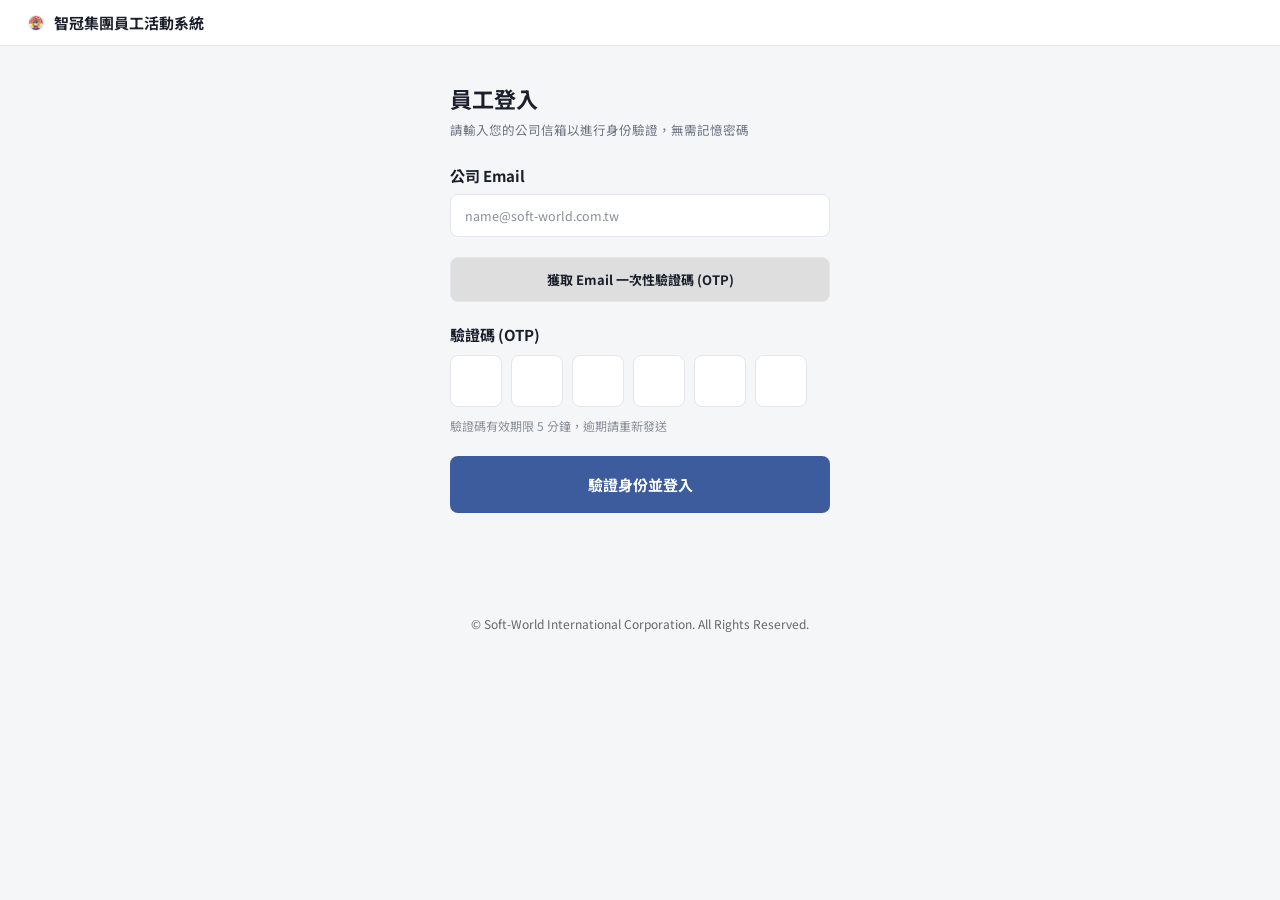
==== commit 07d0cda1: "1012更新檔案" ====
--- a/index.html
+++ b/index.html
@@ -19,7 +19,7 @@
     <div class="left">
       <a href="#" data-page="list" class="fe-logo"><span class="mark"><img src="img/soft-world.webp"></span>智冠集團員工活動系統</a>
     </div>
-  </header>
+</header>
 
 <!--<div id="meta-nav">
   <button id="tab1" data-page="login" class="active">員工登入頁</button>
@@ -340,6 +340,7 @@
       <button class="pay-confirm-btn" id="confirm-pay-btn" onclick="confirmOrder()">確認付款 NT$ 0</button>
     </div>
   </div>
+  <div id="copyright">© Soft-World International Corporation. All Rights Reserved.</div>
 </section>
 
 <!-- ============================================================ -->
@@ -358,6 +359,7 @@
     <div id="ol-list"></div>
     <div class="pagination" style="justify-content:center;margin-top:24px;"><button>‹</button><button class="active">1</button><button>2</button><button>3</button><button>4</button><button>›</button></div>
   </div>
+  <div id="copyright">© Soft-World International Corporation. All Rights Reserved.</div>
 </section>
 
 <!-- ============================================================ -->
@@ -393,6 +395,7 @@
       </div>
     </div>
   </div>
+  <div id="copyright">© Soft-World International Corporation. All Rights Reserved.</div>
 </section>
 
 
--- a/css/L.css
+++ b/css/L.css
@@ -32,7 +32,7 @@
 #meta-nav{
   position:sticky; top:0; z-index:500; 
   display:block; align-items:center!important; gap:4px; text-align: center!important; 
-  background:#f37214; margin:50px 0 0 0; padding:8px 14px; padding-top:calc(8px + env(safe-area-inset-top,0px));
+  background:#f37214; margin:45px 0 0 0; padding:8px 14px; padding-top:calc(8px + env(safe-area-inset-top,0px));
   white-space:nowrap;over-flow:hidden;
   box-shadow:0 2px 10px rgba(0,0,0,.15);
 }
@@ -47,20 +47,20 @@
 #meta-nav .sep{ width:1px; height:18px; background:#; margin:0 4px; flex:none; }
 h1 {font-size:22px;line-height:32px; font-weight:700;margin:24px 0 6px 0;}
 .page{ display:none; }
-.page.active{ display:block; padding:45px 0 0 0;}
+.page.active{ display:block; padding:12px 0 0 0;}
 
 /* ===== 共用：前台頁首 ===== */
 .fe-header{
   position:fixed; top:0; left:0; z-index:99; width:100%;
   border-bottom:1px solid var(--border); background:#ffffff;
   display:flex; align-items:center; justify-content:space-between;
-  padding:12px 28px; gap:16px; flex-wrap:wrap; 
+  padding:12px 28px 12px 28px; gap:16px; flex-wrap:wrap; 
 }
 :root[data-theme="dark"] .fe-header{background:var(--white);}
 .fe-header .left{display:flex;align-items:center;gap:22px;}
 .fe-logo{display:flex;align-items:center;gap:10px;font-weight:700;font-size:15px;white-space:nowrap;cursor:pointer;}
 .fe-logo .mark{
-  width:30px;height:30px;border-radius:8px;background:var(--bg-alt);color:var(--grey-light);
+  width:16px;height:16px;border-radius:8px;background:var(--bg-alt);color:var(--grey-light);
   border:1px solid var(--border);
   display:flex;align-items:center;justify-content:center;flex:none;
 }
@@ -71,7 +71,7 @@
 .fe-header .right a{color:var(--orange);font-weight:700;}
 .fe-header .right .sep{color:var(--border);}
 
-.fe-body{ max-width:1180px; margin:0 auto; padding:26px 28px 80px; }
+.fe-body{ max-width:1180px; margin:0 auto; padding:50px 28px 80px 28px; }
 
 /* ===== 活動列表頁 ===== */
 .section-title{width:auto; display:inline-block;font-size:18px;font-weight:700;margin:0 0 4px 0;position:relative;padding-bottom:6px;border-bottom:4px solid var(--orange);}
@@ -232,7 +232,7 @@
 .btn-disabled{background:var(--bg-alt);color:var(--grey-light);cursor:not-allowed;}
 
 .search-bar{display:flex;gap:14px;align-items:center;flex-wrap:wrap;margin-bottom:8px;}
-.input-box{width:100vw;display:flex;align-items:center;gap:8px;background:var(--bg-alt);border:1px solid var(--border);border-radius:8px;padding:9px 13px 9px 32px;margin:0 0 0 -28px;font-size:13px;color:var(--grey-light);}
+.input-box{width:100vw;display:flex;align-items:center;gap:8px;background:var(--bg-alt);border:1px solid var(--border);border-radius:8px;padding:9px 13px 9px 15px;margin:0 10px 0 0px;font-size:15px;color:var(--grey-light);}
 .search-bar img {position:relative;z-index:3;top:1px;left:12px;width:16px;height:16px;}
 .input-box.white{background:#fff;}
 .radio-group{display:flex;align-items:center;gap:16px;font-size:12.5px;color:var(--grey);}
@@ -301,7 +301,7 @@
 @keyframes flash{0%{background:var(--green-light);border-color:var(--green);color:var(--green);}100%{background:#fff;border-color:var(--navy);color:var(--navy);}}
 
 .detail-card{width:100%; float:left; background:#fff;border:1px solid var(--border);border-radius:var(--radius-m);overflow:hidden;margin-top:40px;}
-.detail-head{background:var(--bg-alt);padding:14px 20px;font-weight:700;font-size:15px;}
+.detail-head{background: linear-gradient(to right,  rgba(246,246,246,1) 0%,rgba(252,252,252,1) 100%); ;padding:14px 20px;font-weight:700;font-size:15px;}
 .detail-body{padding:20px;}
 .detail-sub{background:var(--bg-alt);padding:9px 14px;font-weight:700;font-size:12px;border-radius:6px;margin:14px 0 10px;}
 .detail-sub:first-child{margin-top:0;}
@@ -338,7 +338,7 @@
 .tk-quota{font-size:13px!important;color:var(--grey-light);}
 .tk-quota b{color:var(--grey);}
 .tk-quota.zero,.tk-quota.zero b{color:var(--red);}
-.checkout-main-btn{width:100%;padding:18px!important;border-radius:8px;border:none;background:var(--orange);color:#fff;font-weight:700;font-size:13.5px;}
+.checkout-main-btn{width:100%;padding:18px!important;border-radius:8px;border:none;background:var(--orange);color:#fff;font-weight:700;font-size:15px;}
 .checkout-main-btn:hover{filter:brightness(1.07);}
 
 /* ===== 訂單資訊頁 ===== */
@@ -422,7 +422,7 @@
 .pay-confirm-btn:disabled{background:var(--bg-alt);color:var(--grey-light);cursor:not-allowed;}
 
 /* ===== 我的訂單（列表） ===== */
-.ol-tabs{display:flex;gap:28px;border-bottom:1px solid var(--border);margin-bottom:18px;}
+.ol-tabs{display:flex;gap:28px;border-bottom:1px solid var(--border);margin:12px 0 18px 0;}
 .ol-tab{padding-bottom:11px;font-size:13px;font-weight:700;color:var(--grey);cursor:pointer;position:relative;}
 .ol-tab.active{color:var(--navy-dark);}
 .ol-tab.active::after{content:"";position:absolute;left:0;right:0;bottom:-1px;height:2.5px;background:var(--blue);}
@@ -479,12 +479,12 @@
 .admin-nav button{display:block;width:100%;text-align:left;background:transparent;border:none;color:var(--sidebar-inactive);font-size:12.5px;padding:11px 12px;border-radius:7px;margin-bottom:2px;font-weight:500;}
 .admin-nav button.active{background:var(--sidebar-active);color:#fff;font-weight:700;}
 .admin-main{flex:1;min-width:0;background:var(--bg);}
-.admin-topbar{background:#fff;border-bottom:1px solid var(--border);padding:16px 28px;display:flex;justify-content:space-between;align-items:center;flex-wrap:wrap;gap:10px;}
+.admin-topbar{background:#f5f6f8;border-bottom:1px solid var(--border);padding:16px 28px;display:flex;justify-content:space-between;align-items:center;flex-wrap:wrap;gap:10px;}
 .admin-topbar .crumb{font-size:12.5px;color:var(--grey);}
 .admin-topbar .crumb b{color:var(--navy-dark);font-weight:500;}
-.admin-body{padding:26px 28px;}
-.admin-card{background:#fff;border-radius:var(--radius-m);box-shadow:0 1px 3px rgba(20,30,50,.05);padding:22px 24px;}
-.admin-card .ttl{font-size:15px;font-weight:700;}
+.admin-body{padding:26px 28px 0 28px;}
+.admin-card{background:#fff;border-radius:var(--radius-m);box-shadow:0 1px 3px rgba(20,30,50,.05);padding:22px 24px 78px 24px;}
+.admin-card .ttl{font-size:18px;font-weight:700;}
 .admin-card .sub{font-size:12px;color:var(--grey-light);margin-top:4px;margin-bottom:16px;}
 .tabs-steps{display:flex;gap:0;border-bottom:1px solid var(--border);margin:-26px -28px 20px;padding:0 28px;}
 .tabs-steps span{padding:16px 0;margin-right:34px;font-size:12.5px;color:var(--grey);font-weight:500;position:relative;}
@@ -492,20 +492,21 @@
 .tabs-steps span.active::after{content:"";position:absolute;left:0;right:0;bottom:-1px;height:2.5px;background:var(--logo-orange);}
 
 /* 列表管理頁 */
-.admin-filter{display:flex;gap:14px;align-items:center;flex-wrap:wrap;margin-bottom:10px;}
-.at-table{width:100%;border-collapse:collapse;margin-top:16px;font-size:12.5px;}
-.at-table th{text-align:left;color:var(--grey-light);font-weight:500;font-size:12px;padding:8px 10px;border-bottom:1.3px solid var(--border);}
+.admin-filter{display:flex;gap:14px;align-items:center;flex-wrap:wrap;margin:0 10px 10px 0;}
+.at-table{width:100%;border-collapse:collapse;margin-top:16px;font-size:13px;}
+.at-table th{text-align:left;color:var(--grey-light);font-weight:500;font-size:12px;padding:8px 18px 8px 8px;border-bottom:1.3px solid var(--border);}
 .at-table td{padding:12px 10px;border-bottom:1px solid #F0F1F3;vertical-align:middle;}
 .at-table tr.subrow td{background:var(--bg-alt);padding:6px 10px 6px 28px;border-bottom:1px solid #F0F1F3;font-size:12px;}
-.at-link{color:var(--orange);font-weight:700;text-decoration:underline;}
+.at-link{color:#333333;font-weight:bold;}
+.at-link:hover{color:#000000;font-weight:bold;text-decoration:underline;}
 .badge{display:inline-flex;padding:3px 11px;border-radius:12px;font-size:12px;font-weight:700;border:1px solid;}
 .toggle{width:40px;height:22px;border-radius:12px;position:relative;border:none;background:var(--border);}
 .toggle.on{background:var(--green);}
 .toggle .knob{position:absolute;top:2px;left:2px;width:18px;height:18px;border-radius:50%;background:#fff;transition:left .15s;}
 .toggle.on .knob{left:20px;}
-.export-link{color:var(--link-blue);font-weight:700;font-size:11.5px;text-decoration:underline;}
+.export-link{color:var(--link-blue);font-weight:700;font-size:13px;text-decoration:underline;}
 .remain-btn{background:none;border:none;font-weight:700;font-size:12.5px;cursor:pointer;color:var(--navy-dark);}
-.remain-btn .arrow{color:var(--link-blue);}
+.remain-btn .arrow{color:var(--orange); font-weight: 700;}
 .pagination{display:flex;justify-content:flex-end;gap:6px;margin-top:16px;align-items:center;}
 .pagination button{width:28px;height:28px;border-radius:6px;border:none;background:transparent;font-size:12px;color:var(--grey);}
 .pagination button.active{background:var(--grey-light);color:#fff;font-weight:700;}
